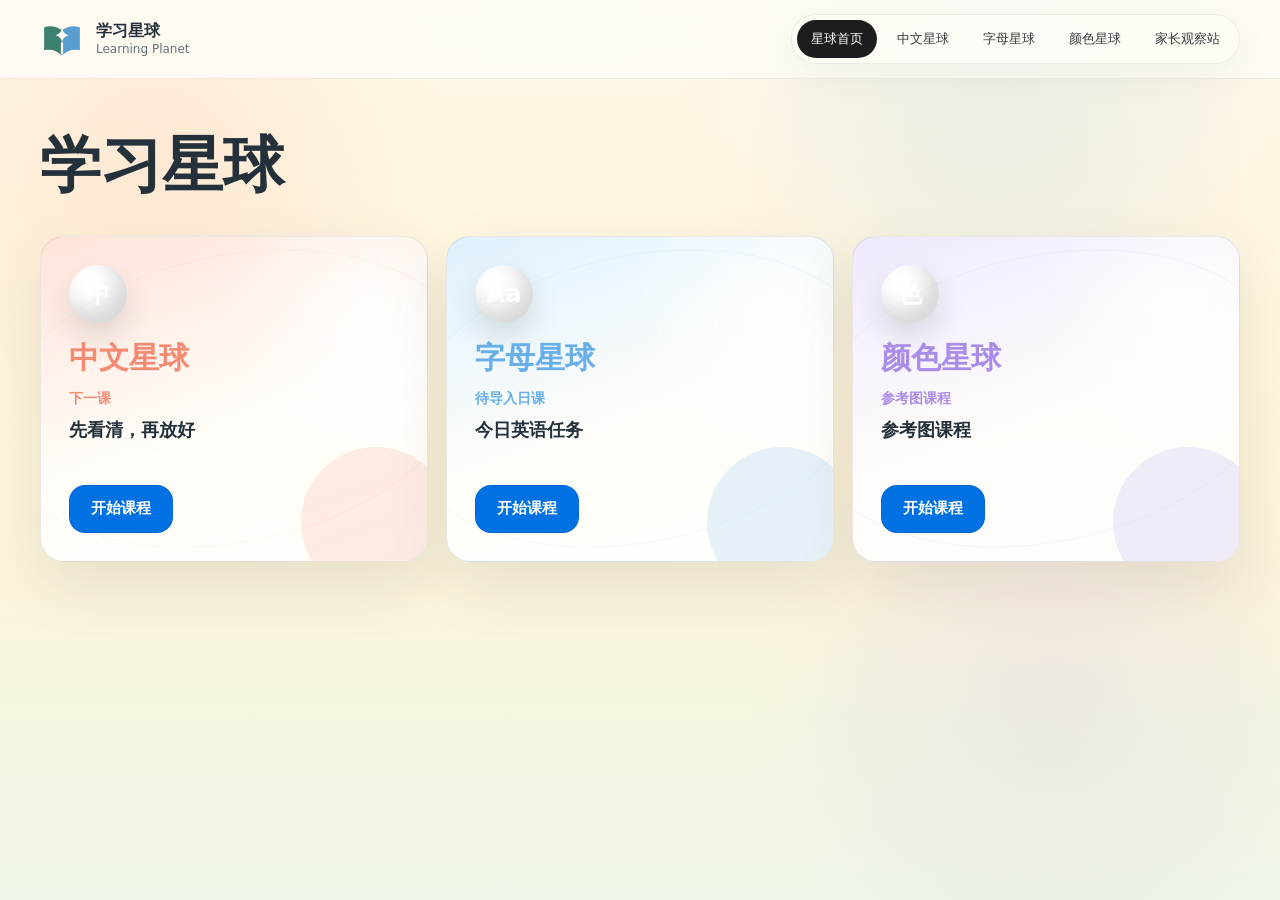
==== index.html @ acb2e373 "Release learning planet v3.9.8 Chinese Revision A" ====
<!doctype html>
<html lang="zh-CN">
  <head>
    <meta charset="UTF-8" />
    <meta name="viewport" content="width=device-width, initial-scale=1.0" />
    <meta name="helen-api-origin" content="https://helen-learning-planet-api.vercel.app" />
    <title>学习星球 Learning Planet</title>
    <link rel="stylesheet" href="./styles.css?v=v3.9.8" />
  </head>
  <body>
    <div class="ambient" aria-hidden="true"></div>

    <header class="topbar">
      <a class="brand" href="#daily" aria-label="学习星球 Learning Planet">
        <img class="brand-mark" src="./assets/brand/learning-planet-star-page.svg?v=v3.9.8" alt="" width="44" height="44" />
        <span>
          <strong>学习星球</strong>
          <em>Learning Planet</em>
        </span>
      </a>
      <nav class="nav" aria-label="主要导航">
        <a href="#daily" data-view="daily" class="active">星球首页</a>
        <a href="#chinese-planet" data-view="chinese-planet">中文星球</a>
        <a href="#english-planet" data-view="english-planet">字母星球</a>
        <a href="#art-planet" data-view="art-planet">颜色星球</a>
        <a href="#parent" data-view="parent">家长观察站</a>
      </nav>
    </header>

    <main>
      <section id="daily" class="view active">
        <div class="hero-shell">
          <div class="hero-copy">
            <h1 class="hero-title">学习星球</h1>
          </div>
        </div>

        <section id="planetOverview" class="planet-grid" aria-label="星球总览"></section>
      </section>

      <section id="chinese-planet" class="view planet-view planet-chinese">
        <div class="breadcrumb"><button class="route-back-button" data-route-back type="button" aria-label="返回学习星系">←</button></div>
        <div class="page-heading">
          <h1>中文星球</h1>
        </div>
        <div id="chinesePlanetSummary" class="planet-module-grid"></div>
      </section>

      <section id="english-planet" class="view planet-view planet-english">
        <div class="breadcrumb"><button class="route-back-button" data-route-back type="button" aria-label="返回学习星系">←</button></div>
        <div class="page-heading">
          <h1>字母星球</h1>
        </div>
        <div id="englishPlanetSummary" class="planet-module-grid"></div>
      </section>

      <section id="art-planet" class="view planet-view planet-art">
        <div class="breadcrumb"><button class="route-back-button" data-route-back type="button" aria-label="返回学习星系">←</button></div>
        <div class="page-heading">
          <h1>颜色星球</h1>
        </div>
        <div id="artPlanetSummary" class="planet-module-grid"></div>
      </section>

      <section id="learning-records" class="view">
        <div class="breadcrumb"><button class="route-back-button" data-route-back type="button" aria-label="返回字母星球">←</button></div>
        <div class="page-heading">
          <h1>学习记录</h1>
        </div>
        <div id="englishLearningRecords" class="surface student-summary-panel"></div>
      </section>

      <section id="color-work-choice" class="view">
        <div class="breadcrumb"><button class="route-back-button" data-route-back type="button" aria-label="返回颜色星球">←</button></div>
        <div class="page-heading">
          <h1>参考图课程</h1>
        </div>
        <div id="colorWorkChoiceContent" class="student-summary-panel"></div>
      </section>

      <section id="color-foundation" class="view">
        <div class="breadcrumb"><button class="route-back-button" data-route-back type="button" aria-label="返回颜色星球">←</button></div>
        <div class="page-heading">
          <h1>基础技能</h1>
        </div>
        <div id="colorFoundationContent" class="student-content-grid foundation-skill-grid"></div>
      </section>

      <section id="color-gallery" class="view">
        <div class="breadcrumb"><button class="route-back-button" data-route-back type="button" aria-label="返回颜色星球">←</button></div>
        <div class="page-heading">
          <h1>作品画廊</h1>
        </div>
        <div id="colorGalleryContent" class="student-content-grid"></div>
      </section>

      <section id="color-materials" class="view">
        <div class="breadcrumb"><button class="route-back-button" data-route-back type="button" aria-label="返回颜色星球">←</button></div>
        <div class="page-heading">
          <h1>材料准备</h1>
        </div>
        <div id="colorMaterialsContent" class="student-summary-panel"></div>
      </section>

      <section id="today-chinese" class="view">
        <div class="breadcrumb"><button class="route-back-button" data-route-back type="button" aria-label="返回中文星球">←</button></div>
        <section class="surface course-shell">
          <div id="chineseLessonHeader" class="course-header"></div>
          <div id="chineseLessonSections" class="course-section-list"></div>
        </section>
      </section>

      <section id="today-english" class="view">
        <div class="breadcrumb"><button class="route-back-button" data-route-back type="button" aria-label="返回字母星球">←</button></div>
        <section class="surface course-shell">
          <div id="englishLessonHeader" class="course-header"></div>
          <div id="englishListeningZone" class="course-listening-zone"></div>
          <div id="englishLessonSteps" class="course-section-list"></div>
        </section>
      </section>

      <section id="today-art" class="view">
        <div class="breadcrumb"><button class="route-back-button" data-route-back="color-work-choice" type="button" aria-label="返回参考图课程">←</button></div>
        <section class="surface course-shell">
          <div id="artLessonHeader" class="course-header"></div>
          <div id="artLessonSections" class="course-section-list"></div>
        </section>
      </section>

      <section id="characters" class="view">
        <div class="breadcrumb"><button class="route-back-button" data-route-back type="button" aria-label="返回中文星球">←</button></div>
        <div class="page-heading">
          <h1>识字练习</h1>
        </div>
        <div class="surface character-toolbar">
          <div>
            <strong id="characterSetTitle">识字内容</strong>
            <p id="characterSetMeta">最新内容 + 一年级字库</p>
          </div>
          <div class="character-nav-actions">
            <button id="firstCharactersBtn" class="button secondary" type="button">第一组</button>
            <button id="prevCharactersBtn" class="button secondary" type="button">上一组</button>
            <button id="refreshCharactersBtn" class="button primary" type="button">下一组</button>
          </div>
        </div>
        <div id="characterGrid" class="character-grid"></div>
      </section>

      <section id="english" class="view">
        <div class="breadcrumb"><button class="route-back-button" data-route-back type="button" aria-label="返回字母星球">←</button></div>
        <div class="page-heading">
          <h1>单词认读</h1>
        </div>

        <div class="surface english-toolbar">
          <div id="englishStats" class="english-stats"></div>
          <button id="englishSettingsBtn" class="button secondary parent-settings-button" type="button">家长设置</button>
        </div>

        <section class="surface english-recognition">
          <div class="character-toolbar english-group-toolbar">
            <div>
              <strong id="englishSetTitle">第 1 组</strong>
              <p id="englishSetMeta">每组 9 个词</p>
            </div>
            <div class="character-nav-actions">
              <button id="firstEnglishBtn" class="button secondary" type="button">第一组</button>
              <button id="prevEnglishBtn" class="button secondary" type="button">上一组</button>
              <button id="nextEnglishBtn" class="button primary" type="button">下一组</button>
            </div>
          </div>
          <div id="englishExamplePanel" class="english-example-panel shared-example-panel" hidden></div>
          <div id="englishWordGrid" class="english-word-grid"></div>
        </section>

        <section id="englishSettingsPanel" class="surface english-settings" hidden>
          <div class="section-title">
            <div>
              <p>英语设置 / English Settings</p>
              <h2>家长设置</h2>
            </div>
          </div>
          <div class="english-settings-grid">
            <label>
              练习范围 / Scope
              <select id="englishScopeSelect">
                <option value="learned_learning">已学 + 正在学 / Learned + Learning</option>
                <option value="all">全部词汇 / All Words</option>
              </select>
            </label>
            <label>
              发音口音 / Voice
              <select id="englishVoiceSelect">
                <option value="en-US">美式英语 / en-US</option>
                <option value="en-GB">英式英语 / en-GB</option>
              </select>
            </label>
            <label class="toggle-row">
              <input id="englishShowChineseToggle" type="checkbox" />
              显示查看中文按钮 / Show Chinese Button
            </label>
            <button id="englishResetBtn" class="button warning" type="button">重置英语记录</button>
          </div>
          <div id="englishTextbookStatus" class="textbook-status"></div>
          <div id="englishReviewLists" class="english-review-lists"></div>
        </section>
      </section>

      <section id="english-blocks" class="view">
        <div class="breadcrumb"><button class="route-back-button" data-route-back type="button" aria-label="返回字母星球">←</button></div>
        <div class="page-heading">
          <h1>积木英语</h1>
        </div>

        <section class="surface blocks-runner">
          <div class="section-title">
            <div>
              <p>句型</p>
              <label class="blocks-pattern-picker">
                <select id="blocksPatternSelect" aria-label="选择句型 Pattern"></select>
              </label>
              <p id="blocksPatternSubtitle" class="pattern-subtitle"></p>
            </div>
            <label class="blocks-source-filter">
              来源
              <select id="blocksSourceSelect"></select>
            </label>
          </div>
          <p id="blocksPatternExplanation" class="pattern-explanation"></p>
          <div id="blocksLocalExampleCard" class="pattern-example-card"></div>
          <div class="example-action-row">
            <div class="example-count-controls">
              <strong>AI例句数量</strong>
              <div id="blocksExampleCountChips" class="chip-group compact"></div>
            </div>
            <div class="actions blocks-actions">
              <button id="samePatternBtn" class="button secondary" type="button">AI例句</button>
              <button id="blocksShowSourceBtn" class="button secondary" type="button">原文例句</button>
            </div>
          </div>
        </section>

        <section class="surface blocks-runner ai-blocks-runner">
          <div class="section-title">
            <div>
              <p>AI练习题</p>
            </div>
          </div>
          <div class="ai-control-grid exercise-controls">
            <div>
              <strong>题量</strong>
              <div id="blocksCountChips" class="chip-group compact question-count-options"></div>
            </div>
            <div class="exercise-generation-actions">
              <button id="generateBlockExercisesBtn" class="button primary regenerate-all-button" type="button">AI出题</button>
            </div>
            <div class="exercise-tabs-wrap">
              <strong>题型</strong>
              <div id="blocksExerciseTypeChips" class="chip-group exercise-type-tabs"></div>
            </div>
          </div>
          <p class="ai-call-hint">五种题型会围绕同一个句型生成，切换题型不会重新调用模型</p>
          <div id="blocksAiExercisePanel"></div>
          <div id="blocksExerciseCard" class="blocks-exercise-card" hidden></div>
        </section>
      </section>

      <section id="wordbook" class="view">
        <div class="breadcrumb"><button class="route-back-button" data-route-back type="button" aria-label="返回中文星球">←</button></div>
        <div class="page-heading">
          <h1>生字本</h1>
        </div>
        <div id="wordbookList" class="wordbook-list"></div>
      </section>

      <section id="dictionary" class="view">
        <div class="breadcrumb"><button class="route-back-button" data-route-back type="button" aria-label="返回中文星球">←</button></div>
        <div class="page-heading">
          <h1>字典</h1>
        </div>
        <div class="surface dictionary-search">
          <input id="dictionarySearch" type="search" placeholder="输入一个汉字 / Search a character" />
        </div>
        <div id="dictionaryList" class="dictionary-list"></div>
      </section>

      <section id="parent" class="view">
        <div class="page-heading">
          <p>家长观察站 / Parent Observatory</p>
          <h1>家长观察站</h1>
        </div>
        <div class="parent-dashboard-grid">
          <article class="surface parent-import-card">
            <h2>导入课程</h2>
            <label class="sr-only" for="learningPackInput">课程 JSON</label>
            <textarea id="learningPackInput" class="pack-input compact-pack-input" rows="4" placeholder="粘贴完整课包" aria-describedby="packStatus"></textarea>
            <div class="actions">
              <button id="parsePackBtn" class="button primary" type="button">导入课程</button>
            </div>
            <p id="packStatus" class="status" role="status" aria-live="polite">导入失败时不会修改学习数据。</p>
          </article>
          <article class="surface">
            <h2>三科进度 / Progress</h2>
            <p class="muted">查看进度、记录观察、生成反馈。</p>
            <div id="parentProgressPanel" class="report-panel">正在读取课程进度</div>
          </article>
          <article class="surface">
            <h2>当前反馈 / Current Feedback</h2>
            <p class="muted">随时都可以生成，会自动汇总三颗星球的当前进度。</p>
            <button id="generateReportBtn" class="button primary" type="button">生成当前反馈</button>
            <button id="copyFeedbackBtn" class="button secondary" type="button" hidden>复制反馈</button>
            <button id="downloadFeedbackBtn" class="button secondary" type="button" hidden>下载完整反馈</button>
            <div id="reportPanel" class="report-panel">还没有生成反馈快照</div>
          </article>
          <article class="surface">
            <h2>最近学习记录 / Recent</h2>
            <div id="recordingLibraryPanel" class="report-panel">暂无录音</div>
          </article>
          <article class="surface">
            <h2>需关注事项 / Notes</h2>
            <div id="lexicalCheckPanel" class="report-panel">正在检查本地字库</div>
          </article>
          <article class="surface parent-advanced-card">
            <details>
              <summary>设置与备份</summary>
              <div id="learningPackApiStatus" class="report-panel">正在检查学习包接口</div>
            </details>
            <div id="legacyHomePanels" hidden aria-hidden="true">
              <button id="confirmPackBtn" type="button" disabled></button>
              <input id="learningPackFile" type="file" accept=".txt,.json,.zip,.hspack,text/plain,application/json,application/zip" />
              <button id="lastPracticeBtn" type="button"></button>
              <section id="todayDashboardPanel"><h2 id="todayDashboardTitle"></h2><div id="todayDashboardSummary"></div></section>
              <section id="packPreviewPanel"><h2 id="packPreviewTitle"></h2><div id="packPreviewContent"></div></section>
              <section id="packSuccessPanel"><h2 id="packSuccessTitle"></h2><div id="packSuccessSummary"></div></section>
              <section id="focusPanel"><h2 id="focusTitle"></h2><textarea id="focusItemsInput"></textarea><button id="confirmFocusBtn" type="button"></button><button id="toggleFocusBtn" type="button"></button><div id="focusChips"></div></section>
              <section id="reviewPanel"><button id="toggleReviewBtn" type="button"></button><div id="reviewList"></div><button id="approveBtn" type="button"></button><button id="regenerateBtn" type="button"></button></section>
              <section id="practiceRunner"><div id="questionCard"></div><button id="correctBtn" type="button"></button><button id="hesitatedBtn" type="button"></button><button id="wrongBtn" type="button"></button></section>
            </div>
          </article>
        </div>
      </section>
    </main>

    <script src="./data/learning-history/helen-recognition-history-v1.js?v=v3.9.8"></script>
    <script src="./data/learning-packs/builtin-learning-packs.js?v=v3.9.8"></script>
    <script src="./data/english-libraries/hello-school-32-lesson-library.js?v=v3.9.8"></script>
    <script src="./app.js?v=v3.9.8"></script>
  </body>
</html>
---- styles.css ----
:root {
  --font-body: -apple-system, BlinkMacSystemFont, "PingFang SC", "Hiragino Sans GB", "Microsoft YaHei", system-ui, sans-serif;
  --font-title: ui-rounded, "SF Pro Rounded", "Yuanti SC", "PingFang SC", -apple-system, BlinkMacSystemFont, sans-serif;
  --type-display: clamp(48px, 4.8vw, 64px);
  --type-page-title: clamp(40px, 4vw, 52px);
  --type-course-title: clamp(30px, 3vw, 44px);
  --type-section-title: clamp(22px, 1.8vw, 24px);
  --type-question: clamp(18px, 1.5vw, 20px);
  --type-body: 17px;
  --type-support: 14px;
  --weight-regular: 400;
  --weight-medium: 600;
  --weight-emphasis: 700;
  --weight-strong: 800;
  --text: #24313b;
  --muted: #62707a;
  --line: rgba(36, 49, 59, 0.12);
  --surface: rgba(255, 255, 255, 0.86);
  --surface-strong: rgba(255, 255, 255, 0.94);
  --blue: #0071e3;
  --blue-dark: #005bb5;
  --green: #2d9b67;
  --amber: #b86b00;
  --cream: #fff8e8;
  --cream-deep: #fff4d8;
  --leaf: #eef7e8;
  --planet-chinese: #f58a72;
  --planet-chinese-surface: #ffe3d9;
  --planet-english: #67aeeb;
  --planet-english-surface: #dff1ff;
  --planet-art: #a98bea;
  --planet-art-accent: #f2a7b8;
  --planet-art-surface: #f0e8ff;
  --planet-parent: #76b7a5;
  --planet-parent-surface: #e1f3ec;
  --coral: var(--planet-chinese);
  --sky: var(--planet-english);
  --peach: var(--planet-art);
  --radius-sm: 14px;
  --radius-md: 18px;
  --radius-lg: 24px;
  --radius-xl: 30px;
  --space-1: 4px;
  --space-2: 8px;
  --space-3: 12px;
  --space-4: 16px;
  --space-5: 20px;
  --space-6: 24px;
  --space-8: 32px;
  --space-10: 40px;
  --space-12: 48px;
  --page-gutter: 40px;
  --panel-padding: 28px;
  --card-padding: 24px;
  --inner-card-padding: 18px;
  --content-reading: 960px;
  --content-prose: 840px;
  --shadow: 0 18px 46px rgba(36, 49, 59, 0.08);
  --shadow-soft: 0 18px 44px rgba(36, 49, 59, 0.09);
  --shadow-orbit: 0 24px 60px rgba(36, 49, 59, 0.1);
  --radius: var(--radius-lg);
  font-family: var(--font-body);
}

* {
  box-sizing: border-box;
}

html {
  scroll-behavior: smooth;
}

body {
  min-height: 100vh;
  margin: 0;
  color: var(--text);
  background: linear-gradient(135deg, var(--cream) 0%, var(--cream-deep) 44%, var(--leaf) 100%);
  letter-spacing: 0;
  overflow-x: hidden;
}

button,
input,
textarea {
  font: inherit;
}

button {
  cursor: pointer;
}

.ambient {
  position: fixed;
  inset: 0;
  z-index: -2;
  overflow: hidden;
  background:
    radial-gradient(circle at 12% 18%, rgba(245, 138, 114, 0.13) 0, rgba(245, 138, 114, 0) 22%),
    radial-gradient(circle at 78% 12%, rgba(103, 174, 235, 0.12) 0, rgba(103, 174, 235, 0) 25%),
    radial-gradient(circle at 82% 78%, rgba(169, 139, 234, 0.12) 0, rgba(169, 139, 234, 0) 24%),
    linear-gradient(180deg, var(--cream) 0%, var(--cream-deep) 54%, var(--leaf) 100%);
}

.topbar {
  position: sticky;
  top: 0;
  z-index: 20;
  display: flex;
  align-items: center;
  justify-content: space-between;
  gap: 24px;
  min-height: 70px;
  padding: 14px var(--page-gutter);
  background: rgba(255, 253, 247, 0.76);
  border-bottom: 1px solid rgba(0, 0, 0, 0.06);
  backdrop-filter: blur(24px);
}

.brand {
  display: inline-flex;
  align-items: center;
  gap: 12px;
  color: var(--text);
  text-decoration: none;
  min-width: 176px;
}

.brand-mark {
  display: block;
  flex: 0 0 auto;
  width: 44px;
  height: 44px;
}

.brand strong,
.brand em {
  display: block;
  font-style: normal;
  line-height: 1.05;
}

.brand strong,
.hero-copy h1,
.page-heading h1,
.section-title h2,
.planet-card h2,
.planet-module-card h2,
.course-topline h2,
.course-card-head h3 {
  font-family: var(--font-title);
}

.brand em {
  margin-top: 3px;
  color: var(--muted);
  font-size: 12px;
}

.nav {
  display: flex;
  gap: 6px;
  padding: 5px;
  border: 1px solid rgba(0, 0, 0, 0.07);
  border-radius: 999px;
  background: rgba(255, 253, 247, 0.7);
  box-shadow: 0 12px 40px rgba(0, 0, 0, 0.05);
}

.nav a {
  display: inline-flex;
  align-items: center;
  gap: 5px;
  min-height: 38px;
  padding: 0 14px;
  border-radius: 999px;
  color: #3a3a3c;
  text-decoration: none;
  font-size: 13px;
  white-space: nowrap;
}

.nav a.active {
  color: #fff;
  background: #1d1d1f;
}

main {
  width: min(1240px, calc(100vw - var(--page-gutter) - var(--page-gutter)));
  margin: 0 auto;
  padding: clamp(22px, 3.4vw, 46px) 0 52px;
}

.view {
  display: none;
}

.view.active {
  display: block;
}

#daily.view.active {
  display: grid;
  gap: var(--space-6);
}

.hero-shell {
  min-height: 0;
  display: block;
}

.hero-copy h1,
.page-heading h1 {
  max-width: 760px;
  margin: 0;
  letter-spacing: 0;
}

.hero-copy h1 {
  font-size: var(--type-display);
  line-height: 1.04;
}

#daily .hero-copy {
  padding: 10px 0 2px;
}

#daily .lede {
  margin-top: 12px;
}

.legacy-home-panels[hidden] {
  display: none !important;
}

.page-heading h1 {
  font-size: var(--type-page-title);
  line-height: 1.08;
}

.hero-title span {
  display: block;
  margin-top: 8px;
  color: #86868b;
  font-size: var(--type-course-title);
  font-weight: 650;
  line-height: 1.08;
}

.eyebrow,
.page-heading p,
.section-title p {
  margin: 0 0 12px;
  color: var(--blue);
  font-size: var(--type-support);
  font-weight: var(--weight-emphasis);
  line-height: 1.45;
}

.lede {
  max-width: 620px;
  margin: 18px 0 0;
  color: #4d4d50;
  font-size: clamp(17px, 1.9vw, 22px);
  line-height: 1.5;
}

.surface {
  padding: var(--panel-padding);
  border: 1px solid rgba(0, 0, 0, 0.06);
  border-radius: var(--radius);
  background: rgba(255, 255, 255, 0.82);
  box-shadow: 0 18px 55px rgba(0, 0, 0, 0.07);
  backdrop-filter: blur(28px);
}

.link-panel,
.practice-runner,
.dictionary-search,
.settings-grid .surface,
.split-grid .surface {
  padding: var(--panel-padding);
}

label {
  display: block;
  margin-bottom: 10px;
  color: #444;
  font-size: 14px;
  font-weight: 700;
}

.input-row {
  display: grid;
  grid-template-columns: minmax(0, 1fr) auto;
  gap: 10px;
}

input,
textarea {
  width: 100%;
  border: 1px solid var(--line);
  border-radius: 18px;
  color: var(--text);
  background: rgba(255, 255, 255, 0.86);
  outline: none;
  transition: border-color 180ms ease, box-shadow 180ms ease, background 180ms ease;
}

input {
  min-height: 54px;
  padding: 0 18px;
}

textarea {
  resize: vertical;
  padding: 18px;
  line-height: 1.6;
}

.parent-import-card .compact-pack-input {
  min-height: 140px;
  max-height: 180px;
  overflow: auto;
}

.simple-pack-panel .actions {
  display: grid;
  grid-template-columns: 1fr;
}

input:focus,
textarea:focus {
  border-color: rgba(0, 113, 227, 0.55);
  box-shadow: 0 0 0 4px rgba(0, 113, 227, 0.14);
  background: #fff;
}

.actions {
  display: flex;
  flex-wrap: wrap;
  gap: 10px;
  margin-top: 14px;
}

.actions.compact {
  margin-top: 22px;
}

.button {
  min-height: 50px;
  border: 0;
  border-radius: 999px;
  padding: 9px 22px;
  color: var(--text);
  background: rgba(255, 255, 255, 0.86);
  box-shadow: inset 0 0 0 1px rgba(0, 0, 0, 0.08);
  font-size: 15px;
  font-weight: 700;
  line-height: 1.12;
  transition: transform 180ms ease, box-shadow 180ms ease, background 180ms ease;
}

.button:active {
  transform: scale(0.98);
}

.button:hover {
  transform: translateY(-1px);
  box-shadow: 0 12px 28px rgba(0, 0, 0, 0.1), inset 0 0 0 1px rgba(0, 0, 0, 0.08);
}

.button span {
  display: inline-block;
  margin-top: 3px;
  font-size: 12px;
  font-weight: 600;
  opacity: 0.74;
}

.button.primary {
  color: #fff;
  background: linear-gradient(180deg, var(--blue) 0%, var(--blue-dark) 100%);
}

.button.secondary {
  background: rgba(255, 255, 255, 0.92);
}

.button.ghost {
  color: #444;
  background: transparent;
}

.button.success {
  color: #fff;
  background: linear-gradient(180deg, #34a46f 0%, #218553 100%);
}

.button.warning {
  color: #fff;
  background: linear-gradient(180deg, #d68b22 0%, #a96000 100%);
}

.button:disabled {
  cursor: not-allowed;
  opacity: 0.42;
  transform: none;
}

.prompt-row {
  display: block;
  width: 100%;
}

.prompt-text {
  min-width: 0;
}

.prompt-text h3,
.prompt-text p,
.prompt-text strong {
  display: inline;
  margin: 0;
}

.read-aloud-icon {
  width: 28px;
  height: 28px;
  display: inline-flex;
  align-items: center;
  justify-content: center;
  margin-left: 0.25em;
  vertical-align: -0.22em;
  border: 0;
  border-radius: 0;
  background: transparent;
  box-shadow: none;
  color: #7a8790;
  cursor: pointer;
}

.read-aloud-icon svg {
  width: 18px;
  height: 18px;
  fill: none;
  stroke: currentColor;
  stroke-width: 1.75;
  stroke-linecap: round;
  stroke-linejoin: round;
}

.read-aloud-icon:hover,
.read-aloud-icon:focus-visible {
  color: #24313b;
  outline: 2px solid rgba(103, 174, 235, 0.34);
  outline-offset: 2px;
}

.read-aloud-icon.is-playing {
  color: #1d6fc2;
}

.read-aloud-icon[data-error="true"] {
  color: #a96000;
}

.recording-consent {
  grid-column: 1 / -1;
  padding: 14px;
  border: 1px solid rgba(245, 138, 114, 0.22);
  border-radius: var(--radius-md);
  background: rgba(255, 227, 217, 0.4);
}

.recording-consent p {
  margin: 6px 0 0;
  color: var(--muted);
}

.recording-card {
  margin-top: 14px;
  padding: 16px;
  border: 1px solid rgba(245, 138, 114, 0.26);
  border-radius: var(--radius-lg);
  background: rgba(255, 248, 232, 0.68);
}

.recording-card-head {
  display: flex;
  gap: 12px;
  align-items: center;
}

.recording-dot {
  width: 18px;
  height: 18px;
  flex: 0 0 auto;
  border-radius: 50%;
  background: #d6453d;
  box-shadow: 0 0 0 6px rgba(214, 69, 61, 0.12);
}

.recording-card-head p,
.recording-status,
.recording-clips {
  margin: 6px 0 0;
  color: var(--muted);
  line-height: 1.45;
}

.recording-status {
  min-height: 30px;
  display: inline-flex;
  align-items: center;
  margin-top: 12px;
  padding: 6px 10px;
  border-radius: 999px;
  background: rgba(255, 255, 255, 0.72);
  font-weight: 800;
}

.recording-clips,
.recording-library {
  display: grid;
  gap: 10px;
}

.recording-clips span,
.recording-library-item {
  padding: 10px 12px;
  border-radius: var(--radius-sm);
  background: rgba(255, 255, 255, 0.72);
  box-shadow: inset 0 0 0 1px rgba(36, 49, 59, 0.08);
}

.recording-library-item p {
  margin: 6px 0 0;
  color: var(--muted);
}

.status,
.muted {
  color: var(--muted);
  line-height: 1.55;
}

.status {
  min-height: 24px;
  margin: 16px 0 0;
  font-size: 14px;
}

.locked-engine {
  margin-top: 18px;
  border-radius: 18px;
  padding: 16px 18px;
  color: #1d1d1f;
  background: rgba(255, 255, 255, 0.78);
  box-shadow: inset 0 0 0 1px rgba(0, 0, 0, 0.06);
  font-size: 17px;
  font-weight: 700;
}

.setup-page {
  display: grid;
  min-height: 100vh;
  place-items: center;
  padding: 24px;
}

.setup-panel {
  width: min(560px, 100%);
}

.setup-panel h1 {
  margin: 8px 0 10px;
  font-size: clamp(42px, 8vw, 76px);
  letter-spacing: 0;
}

.setup-panel label {
  display: block;
  margin-top: 26px;
  color: #1d1d1f;
  font-weight: 700;
}

.split-grid,
.settings-grid {
  display: grid;
  grid-template-columns: repeat(2, minmax(0, 1fr));
  gap: 18px;
  margin-top: 18px;
}

.section-title h2,
.settings-grid h2 {
  min-width: 0;
  margin: 0;
  font-size: var(--type-section-title);
  line-height: 1.3;
  overflow-wrap: anywhere;
  word-break: normal;
  text-wrap: balance;
}

.section-title {
  display: flex;
  align-items: flex-start;
  justify-content: space-between;
  gap: 14px;
}

.section-title > div {
  min-width: 0;
  max-width: 100%;
}

.compact-button {
  min-height: 38px;
  padding: 7px 14px;
  font-size: 13px;
}

.answer-panel.answer-hidden .answer-content {
  display: none;
}

.answer-panel.answer-hidden {
  min-height: 118px;
}

.chips {
  display: flex;
  flex-wrap: wrap;
  gap: 10px;
  margin-top: 22px;
}

.chips span {
  border-radius: 999px;
  padding: 9px 13px;
  color: #333;
  background: rgba(255, 255, 255, 0.84);
  box-shadow: inset 0 0 0 1px rgba(0, 0, 0, 0.06);
  font-size: 14px;
}

.focus-edit {
  display: grid;
  grid-template-columns: minmax(0, 1fr) auto;
  align-items: start;
  gap: 10px;
  margin-top: 18px;
}

.focus-edit textarea {
  min-height: 190px;
}

.review-list {
  display: grid;
  gap: 10px;
  margin-top: 20px;
}

.review-list.empty {
  color: var(--muted);
}

.review-item {
  padding: 14px;
  border-radius: 18px;
  background: rgba(255, 255, 255, 0.78);
}

.review-item strong {
  display: block;
  margin-bottom: 4px;
}

.review-prompt {
  margin-top: 8px;
  color: #3a3a3c;
  line-height: 1.55;
}

.review-targets {
  display: flex;
  flex-wrap: wrap;
  gap: 9px;
  margin-top: 14px;
}

.learning-pack-panel {
  align-self: stretch;
}

.pack-help,
.pack-muted {
  margin: 0 0 14px;
  color: var(--muted);
  font-size: 14px;
  line-height: 1.55;
}

.course-pack-load-status {
  margin-bottom: 12px;
}

.pack-load-notice {
  border-radius: 8px;
  padding: 10px 12px;
  display: grid;
  gap: 4px;
  font-size: 0.9rem;
  border: 1px solid rgba(122, 135, 144, 0.25);
  background: rgba(255, 255, 255, 0.72);
  color: var(--muted);
}

.pack-load-notice strong {
  color: var(--ink);
}

.pack-load-notice.error {
  border-color: rgba(180, 35, 24, 0.35);
  background: rgba(255, 244, 242, 0.94);
  color: #8a1f16;
}

.pack-load-notice.error small {
  color: #6f2d25;
}

.pack-input {
  min-height: 220px;
  resize: vertical;
}

.pack-file-row {
  grid-template-columns: minmax(0, 1fr) auto auto;
  align-items: center;
  margin-top: 12px;
}

.file-input {
  min-height: 48px;
  padding: 12px;
  font-size: 14px;
}

.pack-preview,
.pack-success {
  padding: clamp(18px, 2.5vw, 28px);
}

.pack-preview-content,
.pack-success-summary {
  display: grid;
  gap: 16px;
  margin-top: 18px;
}

.pack-overview-grid {
  display: grid;
  grid-template-columns: repeat(3, minmax(0, 1fr));
  gap: 12px;
}

.pack-overview-grid > div {
  min-height: 86px;
  padding: 14px;
  border-radius: 18px;
  background: rgba(245, 245, 247, 0.86);
}

.pack-overview-grid strong {
  display: block;
  margin-bottom: 8px;
  color: #6e6e73;
  font-size: 13px;
}

.pack-overview-grid span {
  color: #1d1d1f;
  font-size: 18px;
  font-weight: 700;
  line-height: 1.35;
}

.pack-preview-sentence {
  padding: 16px;
  border-radius: 18px;
  background: rgba(0, 113, 227, 0.08);
}

.pack-preview-sentence strong,
.pack-preview-group h3 {
  display: block;
  margin: 0 0 8px;
  color: #1d1d1f;
  font-size: 15px;
}

.pack-preview-sentence p {
  margin: 0;
  color: #333;
  font-size: 18px;
  line-height: 1.5;
}

.pack-preview-group {
  padding: 16px;
  border-radius: 18px;
  background: rgba(255, 255, 255, 0.76);
  box-shadow: inset 0 0 0 1px rgba(0, 0, 0, 0.06);
}

.pack-preview-group .chips {
  margin-top: 0;
}

.pack-chip {
  max-width: 100%;
  overflow-wrap: anywhere;
}

.pack-warning,
.pack-error {
  padding: 14px 16px;
  border-radius: 16px;
  background: rgba(255, 204, 0, 0.14);
  color: #5b4300;
  line-height: 1.55;
}

.pack-error {
  background: rgba(255, 59, 48, 0.12);
  color: #7a1d18;
}

.pack-next-actions {
  display: grid;
  grid-template-columns: repeat(4, minmax(150px, 1fr));
  gap: 12px;
  margin-top: 18px;
}

.planet-grid {
  display: grid;
  grid-template-columns: repeat(3, minmax(0, 1fr));
  gap: 18px;
  margin: 14px 0 24px;
}

.planet-card {
  position: relative;
  min-height: 300px;
  display: flex;
  flex-direction: column;
  padding: 28px;
  overflow: hidden;
  border: 1px solid rgba(36, 49, 59, 0.1);
  border-radius: 24px;
  background:
    radial-gradient(circle at 86% 20%, rgba(255, 255, 255, 0.52), rgba(255, 255, 255, 0) 34%),
    var(--surface);
  box-shadow: var(--shadow-orbit);
}

.planet-card::after {
  content: "";
  position: absolute;
  inset: auto -24px -36px auto;
  width: 150px;
  height: 150px;
  border-radius: 50%;
  opacity: 0.16;
  background: currentColor;
}

.planet-card::before {
  content: "";
  position: absolute;
  inset: 18px;
  border: 1px solid currentColor;
  border-radius: 50%;
  opacity: 0.08;
  transform: rotate(-12deg) scaleX(1.38);
  pointer-events: none;
}

.planet-card p,
.planet-card h2,
.planet-card h3,
.planet-card .planet-card-progress,
.planet-card button {
  position: relative;
  z-index: 1;
}

.planet-card h2 {
  min-width: 0;
  margin: 0;
  font-size: 30px;
  line-height: 1.12;
  overflow-wrap: anywhere;
  white-space: normal;
  word-break: normal;
  text-wrap: balance;
}

.planet-orb {
  width: 58px;
  height: 58px;
  display: grid;
  place-items: center;
  margin-bottom: 18px;
  border-radius: 50%;
  color: #fff;
  background: currentColor;
  font-size: 24px;
  font-weight: 800;
  box-shadow: inset -10px -12px 22px rgba(0, 0, 0, 0.16), 0 14px 30px rgba(0, 0, 0, 0.12);
}

.planet-card-status {
  width: fit-content;
  margin: 14px 0 8px;
  color: currentColor;
  font-size: 14px;
  font-weight: var(--weight-emphasis);
  line-height: 1.4;
}

.planet-card-course {
  min-width: 0;
  min-height: 50px;
  display: -webkit-box;
  margin: 0 0 18px;
  color: var(--text);
  font-family: var(--font-body);
  font-size: 18px;
  font-weight: var(--weight-medium);
  line-height: 1.4;
  overflow: hidden;
  overflow-wrap: anywhere;
  -webkit-box-orient: vertical;
  -webkit-line-clamp: 2;
}

.planet-card-progress {
  display: grid;
  grid-template-columns: minmax(0, 1fr) auto;
  align-items: center;
  gap: 10px;
  margin: 0 0 18px;
}

.planet-card-progress-track {
  height: 7px;
  overflow: hidden;
  border-radius: 999px;
  background: rgba(36, 49, 59, 0.12);
}

.planet-card-progress-track span {
  display: block;
  height: 100%;
  border-radius: inherit;
  background: currentColor;
}

.planet-card-progress strong {
  color: var(--text);
  font-size: 13px;
  font-weight: var(--weight-emphasis);
}

.planet-card-action {
  min-height: 48px;
  align-self: flex-start;
  margin-top: auto;
}

.planet-chinese {
  color: var(--planet-chinese);
}

.planet-card.planet-chinese {
  background:
    radial-gradient(circle at 84% 22%, rgba(255, 255, 255, 0.65), rgba(255, 255, 255, 0) 34%),
    linear-gradient(160deg, var(--planet-chinese-surface), rgba(255, 255, 255, 0.84) 56%, var(--surface));
}

.planet-english {
  color: var(--planet-english);
}

.planet-card.planet-english {
  background:
    radial-gradient(circle at 84% 22%, rgba(255, 255, 255, 0.65), rgba(255, 255, 255, 0) 34%),
    linear-gradient(160deg, var(--planet-english-surface), rgba(255, 255, 255, 0.84) 56%, var(--surface));
}

.planet-art {
  color: var(--planet-art);
}

.planet-card.planet-art {
  background:
    radial-gradient(circle at 84% 22%, rgba(255, 255, 255, 0.65), rgba(255, 255, 255, 0) 34%),
    linear-gradient(160deg, var(--planet-art-surface), rgba(255, 255, 255, 0.84) 56%, var(--surface));
}

.planet-parent {
  color: var(--planet-parent);
}

.planet-card.planet-parent {
  background:
    radial-gradient(circle at 84% 22%, rgba(255, 255, 255, 0.65), rgba(255, 255, 255, 0) 34%),
    linear-gradient(160deg, var(--planet-parent-surface), rgba(255, 255, 255, 0.86) 60%, var(--surface));
}

.parent-console-card {
  min-height: 220px;
  opacity: 0.96;
}

.nav a {
  white-space: nowrap;
  word-break: keep-all;
}

.parent-console-card h2 {
  max-width: 100%;
  white-space: normal;
  word-break: normal;
  text-wrap: balance;
}

.parent-dashboard-grid {
  display: grid;
  gap: var(--space-6);
}

.parent-dashboard-grid > .surface {
  min-width: 0;
  padding: var(--panel-padding);
}

.parent-advanced-card {
  opacity: 0.88;
}

.parent-progress-date {
  margin-bottom: 10px;
  font-weight: var(--weight-emphasis);
}

.parent-progress-line {
  display: grid;
  grid-template-columns: minmax(78px, auto) minmax(70px, auto) minmax(0, 1fr);
  gap: 10px;
  align-items: center;
  padding: 10px 0;
  border-bottom: 1px solid var(--line);
}

.parent-progress-line:last-child {
  border-bottom: 0;
}

.parent-progress-line em {
  color: var(--muted);
  font-style: normal;
}

.date-switcher {
  grid-column: 1 / -1;
  display: flex;
  flex-wrap: wrap;
  gap: 10px;
  align-items: center;
  margin-bottom: 16px;
}

.english-lesson-switcher {
  max-width: 100%;
}

.english-lesson-select-label {
  display: inline-grid;
  grid-template-columns: auto minmax(0, 1fr);
  flex: 1 1 360px;
  min-width: 0;
  max-width: 100%;
  min-height: 48px;
  margin: 0;
  gap: 8px;
  align-items: center;
  align-self: center;
  color: var(--muted);
  font-weight: var(--weight-emphasis);
}

.course-pack-select-label {
  display: inline-grid;
  grid-template-columns: auto minmax(160px, 280px);
  gap: 8px;
  align-items: center;
  align-self: center;
  min-height: 48px;
  margin: 0;
  color: var(--muted);
  font-weight: var(--weight-emphasis);
}

.date-switcher > .compact-button {
  min-height: 48px;
}

.course-pack-select-label select,
.english-lesson-select-label select {
  width: 100%;
  min-width: 0;
  max-width: 100%;
  height: 48px;
  padding: 0 40px 0 14px;
  border: 1px solid var(--line);
  border-radius: 14px;
  background: rgba(255, 255, 255, 0.84);
  color: var(--text);
  font: inherit;
}

.course-session-start {
  display: flex;
  flex-wrap: wrap;
  gap: 12px;
  align-items: center;
}

.course-session-start strong {
  color: var(--blue);
  font-variant-numeric: tabular-nums;
}

.course-recording-status {
  display: inline-flex;
  min-height: 36px;
  align-items: center;
  padding: 0 12px;
  border-radius: 999px;
  background: rgba(179, 38, 30, 0.08);
  color: #8b1d18;
  font-weight: var(--weight-emphasis);
}

.course-toolbar {
  position: relative;
  height: 52px;
  display: inline-flex;
  align-items: center;
  gap: 4px;
  width: fit-content;
  max-width: 100%;
  padding: 4px;
  border: 1px solid rgba(36, 49, 59, 0.1);
  border-radius: 16px;
  background: rgba(255, 255, 255, 0.92);
  box-shadow: 0 10px 26px rgba(36, 49, 59, 0.08);
}

.course-toolbar button {
  width: 44px;
  min-width: 44px;
  height: 44px;
  display: inline-grid;
  place-items: center;
  flex: 0 0 44px;
  margin: 0 !important;
  padding: 0;
  border: 0;
  border-radius: 11px;
  color: var(--text);
  background: transparent;
  box-shadow: none;
  line-height: 1;
}

.course-toolbar button:hover:not(:disabled),
.course-toolbar button:focus-visible {
  background: rgba(36, 49, 59, 0.07);
}

.course-toolbar button:focus-visible {
  outline: 3px solid rgba(0, 113, 227, 0.48);
  outline-offset: 2px;
}

.course-toolbar button:disabled {
  cursor: default;
  opacity: 0.42;
}

.course-toolbar-time {
  width: 72px !important;
  min-width: 72px !important;
  flex: 0 0 72px !important;
  padding: 0;
  font-family: ui-monospace, SFMono-Regular, Menlo, Consolas, monospace;
  font-size: 14px;
  font-weight: var(--weight-emphasis);
  font-variant-numeric: tabular-nums;
  white-space: nowrap;
}

.course-toolbar-time:disabled {
  color: var(--text);
  opacity: 1 !important;
}

.course-toolbar-icon {
  font-size: 0;
  font-weight: var(--weight-emphasis);
}

.course-toolbar-pause span {
  display: block;
  margin: 0 !important;
}

.course-toolbar-pause.shows-pause span {
  width: 12px;
  height: 16px;
  background: linear-gradient(90deg, currentColor 0 3px, transparent 3px 9px, currentColor 9px 12px);
}

.course-toolbar-pause.shows-resume span {
  width: 0;
  height: 0;
  border-top: 8px solid transparent;
  border-bottom: 8px solid transparent;
  border-left: 12px solid currentColor;
  transform: translateX(1px);
}

.course-toolbar-reset span {
  display: block;
  margin: 0 !important;
  padding: 0;
  font-size: 23px;
  font-weight: var(--weight-regular);
  line-height: 1;
  transform: translateY(-0.5px);
}

.course-toolbar-record {
  position: relative;
}

.course-toolbar-record::before {
  position: absolute;
  top: 50%;
  left: 50%;
  width: 12px;
  height: 12px;
  display: block;
  margin: 0;
  border-radius: 50%;
  background: #e5484d;
  transform: translate(-50%, -50%);
  content: "";
}

.course-toolbar-record.is-requesting::before {
  background: #9aa3aa;
}

.course-toolbar-record.is-recording::before {
  width: 16px;
  height: 16px;
  border: 3px solid #fff;
  background: #d91f2b;
  box-shadow: 0 0 0 2px #d91f2b;
}

.course-toolbar-record.is-saved::before {
  display: none;
}

.course-toolbar-record span {
  position: absolute;
  inset: 0;
  display: grid;
  place-items: center;
  margin: 0 !important;
  color: #257a51;
  font-size: 20px;
  font-weight: var(--weight-strong);
  line-height: 1;
}

.course-toolbar-error {
  position: absolute;
  right: 4px;
  bottom: calc(100% + 6px);
  padding: 6px 8px;
  border-radius: 8px;
  color: #a5262c;
  background: rgba(255, 255, 255, 0.96);
  box-shadow: 0 6px 18px rgba(36, 49, 59, 0.12);
  font-size: 13px;
  font-weight: var(--weight-emphasis);
  white-space: nowrap;
}

.course-toolbar-error[hidden] {
  display: none;
}

.sr-only {
  position: absolute !important;
  width: 1px !important;
  height: 1px !important;
  padding: 0 !important;
  margin: -1px !important;
  overflow: hidden !important;
  clip: rect(0, 0, 0, 0) !important;
  white-space: nowrap !important;
  border: 0 !important;
}

.course-floating-timer {
  position: fixed;
  right: max(18px, env(safe-area-inset-right));
  bottom: max(18px, env(safe-area-inset-bottom));
  z-index: 80;
  max-width: calc(100vw - 32px);
  box-shadow: 0 12px 28px rgba(36, 49, 59, 0.12);
  backdrop-filter: blur(16px);
}

.course-floating-timer[hidden] {
  display: none;
}

#today-chinese,
#today-english,
#today-art {
  padding-bottom: 92px;
}

@media (min-width: 621px) and (max-width: 1024px) {
  .course-floating-timer {
    right: auto;
    left: 50%;
    bottom: max(16px, env(safe-area-inset-bottom));
    transform: translateX(-50%);
  }
}

@media (max-width: 620px) {
  .course-floating-timer {
    right: max(12px, env(safe-area-inset-right));
    bottom: max(12px, env(safe-area-inset-bottom));
    left: max(12px, env(safe-area-inset-left));
    width: auto;
    max-width: none;
    justify-content: center;
  }
}

.app-stage-list {
  display: grid;
  gap: 10px;
  margin: 14px 0;
  padding-left: 24px;
}

.app-stage-list li {
  padding: 10px 0;
  border-bottom: 1px solid var(--line);
}

.app-stage-list span {
  display: block;
  color: var(--muted);
  margin-top: 4px;
}

.planet-module-grid {
  display: grid;
  grid-template-columns: repeat(4, minmax(0, 1fr));
  gap: 16px;
}

.planet-module-grid::before {
  content: none;
}

.planet-module-card {
  min-width: 0;
  min-height: 150px;
  display: grid;
  grid-template-columns: minmax(0, 1fr) auto;
  grid-template-rows: auto 1fr;
  gap: 10px 14px;
  align-items: start;
  padding: 24px;
  border-radius: var(--radius-lg);
  color: var(--text);
  text-decoration: none;
  box-shadow: var(--shadow-soft);
  transition: transform 160ms ease, box-shadow 160ms ease, border-color 160ms ease;
}

.planet-module-card:hover {
  transform: translateY(-2px);
  box-shadow: var(--shadow-orbit);
}

.planet-module-card:focus-visible {
  outline: 3px solid rgba(0, 113, 227, 0.34);
  outline-offset: 3px;
}

.planet-module-card h2 {
  min-width: 0;
  margin: 0;
  font-size: 24px;
  line-height: 1.2;
  overflow-wrap: anywhere;
  word-break: normal;
  text-wrap: balance;
}

.planet-module-meta {
  align-self: end;
  color: var(--muted);
  font-size: 15px;
  font-weight: var(--weight-emphasis);
}

.planet-module-arrow {
  grid-column: 2;
  grid-row: 1 / -1;
  align-self: center;
  color: currentColor;
  font-size: 28px;
  line-height: 1;
}

.student-summary-panel {
  padding: var(--panel-padding);
}

.student-metric-grid,
.student-content-grid {
  display: grid;
  grid-template-columns: repeat(4, minmax(0, 1fr));
  gap: 16px;
}

.foundation-skill-grid {
  grid-template-columns: repeat(3, minmax(0, 1fr));
}

.student-metric-grid > div,
.foundation-skill-card,
.gallery-record-card,
.empty-student-page {
  min-width: 0;
  padding: 20px;
  border-radius: 20px;
}

.gallery-record-card {
  display: grid;
  align-content: start;
  gap: 12px;
}

.gallery-record-card > span {
  width: fit-content;
  color: var(--muted);
  font-size: 14px;
  font-weight: var(--weight-emphasis);
}

#colorGalleryContent > .empty-student-page {
  width: min(100%, 360px);
  grid-column: 1 / -1;
  justify-self: center;
  display: grid;
  justify-items: start;
  gap: 14px;
}

.student-metric-grid > div {
  display: grid;
  gap: 6px;
  background: rgba(255, 255, 255, 0.72);
}

.student-metric-grid strong {
  font-size: 30px;
}

.student-current-item {
  display: grid;
  gap: 8px;
  margin-top: 20px;
}

.current-work-card,
.materials-summary-card {
  padding: var(--panel-padding);
}

.current-work-card {
  display: grid;
  justify-items: start;
  gap: 14px;
}

.color-choice-grid {
  display: grid;
  grid-template-columns: repeat(5, minmax(0, 1fr));
  gap: 14px;
}

.color-loading-skeleton {
  pointer-events: none;
  user-select: none;
}

.color-skeleton-card {
  overflow: hidden;
}

.color-skeleton-line,
.color-skeleton-image,
.color-skeleton-action,
.color-skeleton-toolbar,
.color-skeleton-material,
.color-skeleton-course-image,
.color-skeleton-step-rail span {
  display: block;
  border-radius: 10px;
  background: rgba(36, 49, 59, 0.065);
}

.color-skeleton-line {
  width: 58%;
  height: 16px;
}

.color-skeleton-line.is-short {
  width: 34%;
}

.color-skeleton-line.is-medium {
  width: 58%;
}

.color-skeleton-line.is-long {
  width: 86%;
}

.color-skeleton-image,
.color-skeleton-course-image {
  width: 100%;
  aspect-ratio: 4 / 3;
  border-radius: 14px;
}

.color-skeleton-action {
  width: 80px;
  height: 44px;
  margin-top: auto;
}

.color-loading-course-header {
  display: grid;
  gap: 14px;
}

.color-skeleton-toolbar {
  width: 226px;
  max-width: 100%;
  height: 52px;
  border-radius: 16px;
}

.color-skeleton-material {
  width: 100%;
  height: 44px;
  border-radius: 16px;
}

.color-loading-course-body {
  display: grid;
  gap: 16px;
}

.color-skeleton-step-rail {
  display: grid;
  grid-template-columns: repeat(7, minmax(0, 1fr));
  gap: 6px;
}

.color-skeleton-step-rail span {
  height: 48px;
  border-radius: 12px;
}

.color-loading-course-body .color-current-step {
  min-height: 620px;
}

.color-skeleton-course-image {
  width: min(100%, 760px);
}

.color-choice-card {
  position: relative;
  min-width: 0;
  min-height: 250px;
  height: 100%;
  display: flex;
  flex-direction: column;
  align-items: flex-start;
  gap: 12px;
  padding: 22px;
  border: 2px solid transparent;
  border-radius: 22px;
}

.color-choice-card.is-selected {
  border-color: rgba(169, 139, 234, 0.56);
  box-shadow: 0 18px 40px rgba(107, 82, 165, 0.13);
}

.color-image-frame {
  position: relative;
  width: 100%;
  min-width: 0;
  aspect-ratio: 4 / 3;
  overflow: hidden;
  border: 1px solid rgba(36, 49, 59, 0.08);
  border-radius: 14px;
  background: rgba(36, 49, 59, 0.035);
}

.color-image-frame img {
  width: 100%;
  height: 100%;
  display: block;
}

.color-image-frame-choice img,
.color-image-frame-gallery img {
  object-fit: cover;
}

.color-image-frame-step {
  width: min(100%, 760px);
  justify-self: start;
}

.color-image-frame-step img {
  object-fit: contain;
}

.color-image-frame.is-empty {
  display: grid;
  place-items: center;
}

.color-image-frame.has-real-image {
  display: grid;
  place-items: center;
}

.color-board-sprite {
  height: 100%;
  aspect-ratio: 1 / 1;
  display: block;
  justify-self: center;
  background-repeat: no-repeat;
  background-size: 400% 400%;
}

.color-board-probe {
  position: absolute;
  width: 1px !important;
  height: 1px !important;
  inset: 50% auto auto 50%;
  overflow: hidden;
  opacity: 0;
  pointer-events: none;
}

.color-board-fallback {
  width: 100%;
  height: 100%;
  display: grid;
  place-items: center;
}

.color-board-fallback[hidden],
.color-board-sprite[hidden] {
  display: none;
}

.color-image-frame.is-empty svg {
  width: 42px;
  height: 32px;
  fill: none;
  stroke: rgba(36, 49, 59, 0.2);
  stroke-width: 1.5;
  stroke-linecap: round;
  stroke-linejoin: round;
}

.color-choice-card h2,
.color-choice-confirmation h2 {
  margin: 0;
  font-family: var(--font-title);
  font-size: 24px;
  line-height: 1.2;
}

.color-choice-card h2 {
  width: 100%;
  overflow: hidden;
  text-overflow: ellipsis;
  white-space: nowrap;
}

.color-choice-card p {
  width: 100%;
  height: calc(1.55em * 3);
  margin: 0;
  display: -webkit-box;
  overflow: hidden;
  -webkit-box-orient: vertical;
  -webkit-line-clamp: 3;
  color: var(--muted);
  font-size: 16px;
  line-height: 1.55;
}

.color-choice-action-slot {
  width: 100%;
  min-height: 50px;
  display: flex;
  align-items: flex-end;
  margin-top: auto;
}

.color-choice-card .color-choice-status {
  position: absolute;
  top: 30px;
  right: 30px;
  z-index: 2;
  max-width: calc(100% - 60px);
}

.color-choice-status,
.foundation-skill-status,
.color-course-status {
  width: fit-content;
  padding: 4px 8px;
  border-radius: 999px;
  color: #5d437e;
  background: rgba(169, 139, 234, 0.14);
  font-size: 13px;
  font-weight: var(--weight-emphasis);
}

.color-choice-confirmation {
  display: grid;
  justify-items: start;
  gap: 12px;
  margin-top: 16px;
  padding: 22px;
  border-radius: 22px;
}

.current-work-card h2,
.foundation-skill-card h2,
.gallery-record-card h2,
.materials-summary-card h2,
.empty-student-page h2 {
  margin: 0;
  font-family: var(--font-title);
}

.foundation-skill-card {
  min-height: 130px;
  height: 100%;
  display: grid;
  align-content: start;
  justify-items: start;
  gap: 12px;
}

.foundation-skill-card.is-expanded {
  grid-column: 1 / -1;
  height: auto;
}

.foundation-skill-card > p {
  margin: 0;
  color: var(--muted);
  line-height: 1.55;
}

.foundation-practice {
  width: 100%;
  display: grid;
  gap: 14px;
  margin-top: 6px;
  padding-top: 16px;
  border-top: 1px solid var(--line);
}

.foundation-practice ol {
  display: grid;
  gap: 8px;
  margin: 0;
  padding: 0;
  list-style: none;
}

.foundation-practice li {
  display: grid;
  grid-template-columns: minmax(0, 1fr) auto;
  gap: 14px;
  align-items: center;
  padding: 12px 14px;
  border-radius: 14px;
  background: rgba(255, 255, 255, 0.72);
}

.foundation-practice .foundation-step-action {
  width: 80px;
  min-width: 80px;
  max-width: 80px;
  height: 44px;
  min-height: 44px;
  padding: 0 10px;
  justify-self: end;
}

.foundation-practice .foundation-step-complete {
  min-height: 44px;
  display: inline-flex;
  gap: 5px;
  align-items: center;
  justify-self: end;
  color: var(--muted);
  font-size: 14px;
  font-weight: var(--weight-emphasis);
}

.student-chip-list {
  display: flex;
  flex-wrap: wrap;
  gap: 10px;
  margin-top: 18px;
}

.student-chip-list span {
  padding: 8px 12px;
  border-radius: 999px;
  background: rgba(169, 139, 234, 0.12);
  color: var(--text);
  font-weight: var(--weight-medium);
}

.color-material-sections {
  display: grid;
  grid-template-columns: repeat(2, minmax(0, 1fr));
  gap: 16px;
}

.color-material-sections .materials-summary-card {
  min-width: 0;
  border-radius: 22px;
}

.color-palette-grid,
.color-register-grid {
  display: grid;
  grid-template-columns: repeat(3, minmax(0, 1fr));
  gap: 8px;
  margin-top: 16px;
}

.color-palette-grid > div,
.color-register-grid > div {
  min-width: 0;
  display: grid;
  gap: 3px;
  padding: 11px 12px;
  border-radius: 13px;
  background: rgba(169, 139, 234, 0.1);
}

.color-palette-grid span,
.color-register-grid span,
.color-palette-grid small {
  color: var(--muted);
}

.color-palette-grid small {
  line-height: 1.4;
}

.color-register-section {
  grid-column: 1 / -1;
}

.color-register-search {
  width: 100%;
  max-width: 420px;
  margin-top: 16px;
  padding: 12px 14px;
  border: 1px solid var(--line);
  border-radius: 14px;
  color: var(--text);
  background: #fff;
}

.color-register-grid {
  grid-template-columns: repeat(8, minmax(0, 1fr));
}

.color-register-grid > div {
  min-width: 0;
  padding: 9px;
  border: 1px solid rgba(36, 49, 59, 0.08);
  border-radius: 10px;
  background: rgba(255, 255, 255, 0.54);
  box-shadow: none;
}

.color-register-grid strong {
  min-width: 0;
  font-size: 14px;
  font-weight: 700;
  line-height: 1.2;
  overflow-wrap: anywhere;
}

.color-register-grid span {
  min-width: 0;
  font-size: 13px;
  line-height: 1.35;
  overflow-wrap: anywhere;
}

.color-register-empty {
  margin: 18px 0 0;
  color: var(--muted);
}

.color-safety-list {
  margin: 16px 0 0;
  padding-left: 1.25em;
  color: var(--muted);
  line-height: 1.7;
}

.color-course-heading h1,
.color-course-empty h1 {
  margin: 4px 0 8px;
  font-family: var(--font-title);
  font-size: var(--type-course-title);
}

.color-course-material-overview {
  min-width: 0;
  margin-top: 10px;
  border-block: 1px solid var(--line);
  background: transparent;
  box-shadow: none;
}

.color-course-material-overview summary {
  min-height: 44px;
  padding: 10px 4px;
  color: var(--muted);
  cursor: pointer;
}

.color-course-material-overview summary::marker {
  color: var(--planet-art);
}

.color-course-material-summary {
  min-width: 0;
  display: grid;
  grid-template-columns: auto minmax(0, 1fr);
  gap: 10px;
  align-items: center;
}

.color-course-material-summary > strong {
  color: var(--text);
  font-size: 15px;
}

.color-course-material-codes {
  min-width: 0;
  display: flex;
  flex-wrap: nowrap;
  gap: 5px;
  justify-content: flex-end;
  overflow: hidden;
  color: var(--muted);
  font-size: 11px;
  font-weight: var(--weight-medium);
  white-space: nowrap;
}

.color-course-overview-group h3 {
  margin: 0;
  color: var(--muted);
  font-size: 14px;
  font-weight: var(--weight-emphasis);
}

.color-course-overview-row {
  display: grid;
  grid-template-columns: minmax(0, 1fr) minmax(320px, 0.8fr);
  gap: 16px;
  align-items: start;
  padding: 12px 4px 14px;
  border-top: 1px solid rgba(36, 49, 59, 0.08);
  background: transparent;
  box-shadow: none;
}

.color-course-overview-group {
  background: transparent;
  box-shadow: none;
}

.color-course-overview-group .student-chip-list {
  margin-top: 8px;
}

.color-palette-grid.compact {
  margin-top: 8px;
}

.color-step-index {
  width: 100%;
  min-width: 0;
  display: grid;
  grid-template-columns: repeat(7, minmax(0, 1fr));
  gap: 6px;
}

.color-step-index button {
  min-width: 0;
  height: 48px;
  display: grid;
  grid-template-columns: 24px minmax(0, 1fr);
  gap: 6px;
  align-items: center;
  padding: 8px;
  border: 1px solid var(--line);
  border-radius: 12px;
  color: var(--text);
  background: rgba(255, 255, 255, 0.7);
  text-align: left;
}

.color-step-index button.is-current {
  grid-template-columns: auto minmax(0, 1fr);
  border-color: rgba(169, 139, 234, 0.7);
  background: rgba(169, 139, 234, 0.13);
}

.color-step-index button.is-current span {
  width: auto;
  min-width: 0;
  padding: 0 4px;
  border-radius: 6px;
}

.color-step-index button:not(.is-current) {
  display: grid;
  place-items: center;
  padding: 4px;
}

.color-step-index button.is-complete span {
  color: #fff;
  background: var(--green);
}

.color-step-index button span {
  width: 24px;
  height: 24px;
  display: grid;
  place-items: center;
  border-radius: 50%;
  color: #5d437e;
  background: rgba(169, 139, 234, 0.16);
  font-size: 12px;
  font-weight: var(--weight-emphasis);
}

.color-step-index button strong {
  min-width: 0;
  font-size: 12px;
  line-height: 1.25;
  display: -webkit-box;
  overflow: hidden;
  -webkit-box-orient: vertical;
  -webkit-line-clamp: 2;
}

.color-current-step {
  display: grid;
  gap: 18px;
  border-color: rgba(36, 49, 59, 0.1);
  background: rgba(255, 255, 255, 0.82);
  box-shadow: 0 10px 28px rgba(36, 49, 59, 0.06);
}

.color-current-step-heading > span {
  display: block;
  margin-bottom: 6px;
  color: var(--planet-art);
  font-weight: var(--weight-emphasis);
}

.color-current-step-heading h2 {
  margin: 0;
  font-size: 28px;
}

.color-step-voice {
  margin: 0;
  color: var(--text);
  font-size: 18px;
  line-height: 1.75;
}

.color-step-actions {
  display: grid;
  gap: 8px;
  margin: 0;
  padding-left: 1.4em;
  line-height: 1.65;
}

.color-step-materials {
  padding: 15px;
  border: 1px solid rgba(36, 49, 59, 0.08);
  border-radius: 16px;
  background: rgba(169, 139, 234, 0.07);
  box-shadow: none;
}

.color-step-materials h3 {
  margin: 0;
}

.color-quality-check {
  overflow: hidden;
  border: 1px solid rgba(36, 49, 59, 0.1);
  border-radius: 16px;
  background: rgba(36, 49, 59, 0.025);
  box-shadow: none;
}

.color-quality-check section {
  display: grid;
  gap: 6px;
  padding: 14px 15px;
  background: transparent;
  box-shadow: none;
}

.color-quality-check section + section {
  border-top: 1px solid rgba(36, 49, 59, 0.1);
}

.color-quality-check h3 {
  margin: 0;
  color: var(--muted);
  font-size: 14px;
  font-weight: 600;
  line-height: 1.4;
}

.color-quality-check p {
  margin: 0;
  color: var(--text);
  font-size: 17px;
  font-weight: 400;
  line-height: 1.6;
}

.color-quality-check section:first-child p {
  font-weight: 600;
}

.color-course-nav {
  display: flex;
  flex-wrap: wrap;
  gap: 8px;
  align-items: center;
}

#colorWorkChoiceContent,
.color-reference-history,
.color-reference-library {
  display: grid;
  gap: 18px;
}

.color-reference-history > h2,
.color-reference-library > h2 {
  margin: 0;
  font-family: var(--font-title);
  font-size: 24px;
}

.color-reference-uploader {
  min-width: 0;
  min-height: 220px;
  display: grid;
  align-content: center;
  gap: 16px;
  padding: clamp(20px, 4vw, 34px);
  border-radius: 24px;
}

.color-reference-uploader.is-dragging {
  outline: 3px solid rgba(0, 113, 227, 0.72);
  outline-offset: -3px;
  background: rgba(0, 113, 227, 0.045);
}

.color-reference-uploader.is-dragging .color-reference-pick {
  border-color: rgba(0, 113, 227, 0.72);
  background: rgba(0, 113, 227, 0.08);
}

.color-reference-pick {
  min-height: 150px;
  display: grid;
  place-items: center;
  border: 1px dashed rgba(86, 72, 111, 0.34);
  border-radius: 18px;
  background: rgba(169, 139, 234, 0.055);
  font-weight: var(--weight-emphasis);
  cursor: pointer;
}

.color-reference-pick input,
.color-reference-actions input {
  position: absolute;
  width: 1px;
  height: 1px;
  overflow: hidden;
  opacity: 0;
  pointer-events: none;
}

.color-reference-uploader > small {
  justify-self: center;
  color: var(--muted);
}

.color-reference-preview {
  position: relative;
  width: min(100%, 720px);
  max-height: 56vh;
  justify-self: center;
  overflow: hidden;
  border: 1px solid var(--line);
  border-radius: 18px;
  background: rgba(36, 49, 59, 0.035);
}

.color-reference-preview img {
  width: 100%;
  max-height: 56vh;
  display: block;
  object-fit: contain;
}

.color-reference-clear {
  position: absolute;
  top: 8px;
  right: 8px;
  width: 44px;
  height: 44px;
  border: 1px solid rgba(36, 49, 59, 0.14);
  border-radius: 50%;
  color: var(--text);
  background: rgba(255, 255, 255, 0.9);
  font: inherit;
  font-size: 24px;
  cursor: pointer;
}

.color-reference-model-settings,
.color-reference-actions {
  display: flex;
  flex-wrap: wrap;
  gap: 10px;
  justify-content: center;
  align-items: end;
}

.color-reference-model-settings label {
  display: grid;
  gap: 5px;
  margin: 0;
  color: var(--muted);
  font-size: 13px;
  font-weight: var(--weight-emphasis);
}

.color-reference-actions > label {
  margin: 0;
}

.color-reference-model-settings select {
  min-width: 144px;
  height: 44px;
  padding: 0 34px 0 12px;
  border: 1px solid var(--line);
  border-radius: 13px;
  color: var(--text);
  background: #fff;
  font: inherit;
}

.color-reference-error {
  margin: 0;
  color: #8a3f35;
  text-align: center;
}

.color-reference-course-grid .color-choice-card {
  min-height: 0;
}

.color-reference-course-grid .color-choice-card h3 {
  margin: 0;
  font-size: 18px;
}

.color-reference-figure {
  position: relative;
  width: min(100%, calc(56vh * var(--reference-ratio)));
  max-height: 56vh;
  justify-self: start;
  margin: 0;
  overflow: hidden;
  aspect-ratio: var(--reference-ratio);
  border: 1px solid var(--line);
  border-radius: 18px;
  background: rgba(36, 49, 59, 0.035);
}

.color-reference-figure > img,
.color-reference-overlay,
.color-reference-image-loading {
  position: absolute;
  inset: 0;
  width: 100%;
  height: 100%;
}

.color-reference-figure > img {
  display: block;
  object-fit: fill;
}

.color-reference-image-loading {
  display: grid;
  place-items: center;
  color: var(--muted);
}

.color-reference-overlay {
  pointer-events: none;
}

.color-reference-overlay g {
  fill: color-mix(in srgb, var(--overlay-color) 18%, transparent);
  stroke: var(--overlay-color);
  stroke-width: 5;
  stroke-linecap: round;
  stroke-linejoin: round;
}

.color-reference-overlay.is-skeleton g,
.color-reference-overlay.is-lineart g,
.color-reference-overlay.is-position g {
  fill: none;
}

.color-reference-overlay text {
  fill: var(--overlay-color);
  stroke: rgba(255, 255, 255, 0.9);
  stroke-width: 5px;
  paint-order: stroke;
  font-size: 32px;
  font-weight: 700;
}

.color-overlay-toggle {
  position: absolute;
  right: 10px;
  bottom: 10px;
  min-width: 44px;
  min-height: 44px;
  padding: 0 12px;
  border: 1px solid rgba(36, 49, 59, 0.16);
  border-radius: 999px;
  color: var(--text);
  background: rgba(255, 255, 255, 0.92);
  font: inherit;
  font-size: 13px;
  font-weight: var(--weight-emphasis);
  cursor: pointer;
}

.color-overlay-toggle.is-active {
  border-color: rgba(111, 82, 154, 0.46);
}

.color-reference-step-index {
  display: flex;
  flex-wrap: nowrap;
  gap: 6px;
  overflow-x: auto;
  overscroll-behavior-inline: contain;
  scroll-snap-type: inline proximity;
}

.color-reference-step-index button {
  flex: 0 0 48px;
  width: 48px;
  height: 48px;
  scroll-snap-align: center;
}

.color-reference-step-index button.is-current {
  flex-basis: min(190px, calc(100vw - 72px));
  width: auto;
}

.color-reference-step-card {
  min-width: 0;
  display: grid;
  gap: 18px;
}

.color-reference-palette,
.color-paper-choices {
  display: grid;
  grid-template-columns: repeat(3, minmax(0, 1fr));
  gap: 12px;
}

.color-reference-palette-target {
  min-width: 0;
  display: grid;
  align-content: start;
  gap: 10px;
  padding: 14px;
  border: 1px solid var(--line);
  border-radius: 16px;
}

.color-reference-palette-heading {
  display: flex;
  gap: 8px;
  align-items: center;
}

.color-reference-palette-heading h3 {
  margin: 0;
  font-size: 15px;
}

.color-reference-target-swatch {
  width: 18px;
  height: 18px;
  flex: 0 0 18px;
  border: 1px solid rgba(36, 49, 59, 0.15);
  border-radius: 50%;
  background: var(--target-color);
}

.color-reference-candidates {
  display: grid;
  grid-template-columns: repeat(2, minmax(0, 1fr));
  gap: 8px;
}

.color-reference-candidates button,
.color-paper-choices button {
  min-width: 0;
  min-height: 48px;
  padding: 9px 11px;
  border: 1px solid var(--line);
  border-radius: 13px;
  color: var(--text);
  background: rgba(255, 255, 255, 0.82);
  font: inherit;
  text-align: left;
  cursor: pointer;
}

.color-reference-candidates button {
  display: grid;
  grid-template-columns: minmax(0, 1fr) auto;
  gap: 2px 6px;
}

.color-candidate-name {
  grid-column: 1;
  color: var(--muted);
  font-size: 12px;
}

.color-candidate-check {
  grid-column: 2;
  grid-row: 1 / span 2;
  align-self: center;
}

.color-reference-candidates button.is-selected,
.color-paper-choices button.is-selected {
  border-color: rgba(111, 82, 154, 0.7);
  box-shadow: inset 0 0 0 1px rgba(111, 82, 154, 0.36);
}

.color-paper-choices button strong,
.color-paper-choices button span {
  display: block;
}

.color-paper-choices button span {
  margin-top: 3px;
  color: var(--muted);
  font-size: 12px;
  line-height: 1.4;
}

.color-step-selected-colors {
  display: flex;
  flex-wrap: wrap;
  gap: 8px;
}

.color-step-selected-colors span,
.color-reference-check {
  padding: 8px 10px;
  border-radius: 12px;
  background: rgba(169, 139, 234, 0.08);
}

.color-step-selected-colors strong {
  margin-right: 6px;
}

.color-reference-check {
  margin: 0;
  color: var(--muted);
}

.color-reference-nav {
  display: grid;
  grid-template-columns: repeat(3, minmax(0, max-content));
}

.color-step-completed-status {
  display: inline-flex;
  gap: 5px;
  align-items: center;
  min-height: 44px;
  padding: 0 6px;
  color: var(--muted);
  font-size: 14px;
  font-weight: var(--weight-emphasis);
}

.breadcrumb {
  margin-bottom: 12px;
}

.route-back-button {
  width: 52px;
  min-height: 52px;
  border: 1px solid var(--line);
  border-radius: 50%;
  background: rgba(255, 255, 255, 0.78);
  color: var(--text);
  font: inherit;
  font-size: 28px;
  font-weight: var(--weight-emphasis);
  cursor: pointer;
  box-shadow: 0 10px 24px rgba(36, 49, 59, 0.08);
}

.route-back-button:active {
  transform: scale(0.97);
}

#today-art .course-shell {
  box-shadow: 0 8px 26px rgba(36, 49, 59, 0.035);
}

.art-prep-grid {
  display: grid;
  grid-template-columns: repeat(2, minmax(0, 1fr));
  gap: 14px;
  margin-bottom: 18px;
}

.art-prep-grid section,
.art-reference-placeholder,
.art-image-frame {
  border: 1px solid var(--line);
  border-radius: 18px;
  padding: 16px;
  background: rgba(255, 255, 255, 0.7);
}

.advanced-import {
  margin-top: 16px;
  padding-top: 14px;
  border-top: 1px solid var(--line);
}

.advanced-import summary {
  min-height: 48px;
  display: flex;
  align-items: center;
  color: var(--text);
  font-weight: 800;
  cursor: pointer;
}

.art-step-layout {
  display: grid;
  grid-template-columns: minmax(240px, 0.9fr) minmax(0, 1.1fr);
  gap: 18px;
}

.art-image-frame {
  min-height: 280px;
  display: grid;
  place-items: center;
  text-align: center;
  color: #7b4d89;
  font-weight: var(--weight-emphasis);
  overflow: hidden;
  gap: 10px;
}

.art-image-frame small {
  display: block;
  margin-top: 8px;
  color: #6e6e73;
}

.art-image-preview {
  width: 100%;
  display: grid;
  place-items: center;
  border: 0;
  padding: 0;
  background: transparent;
  color: inherit;
  font: inherit;
  cursor: pointer;
}

.art-image-frame img {
  width: 100%;
  max-height: min(54vh, 460px);
  aspect-ratio: 4 / 3;
  object-fit: contain;
  border-radius: 14px;
  background: rgba(255, 255, 255, 0.78);
}

.art-image-missing,
.art-image-fallback {
  border-style: dashed;
  color: #7a5a86;
}

.art-image-loading-label {
  color: #6e6e73;
  font-size: 14px;
  font-weight: 800;
}

.art-image-fallback {
  width: 100%;
  min-height: 180px;
  display: grid;
  place-items: center;
  gap: 10px;
}

.art-image-fallback[hidden] {
  display: none;
}

.art-action-panel {
  display: grid;
  gap: 14px;
}

.art-action-line {
  margin: 0;
  max-width: 32ch;
  font-size: clamp(22px, 2.2vw, 32px);
  line-height: 1.35;
  font-weight: var(--weight-emphasis);
  overflow-wrap: anywhere;
  word-break: normal;
  text-wrap: balance;
}

.art-materials-panel,
.art-prep-grid > section:last-child {
  grid-column: 1 / -1;
}

.art-tool-profile {
  width: fit-content;
  margin: 10px 0 14px;
  padding: 9px 12px;
  border-radius: 12px;
  color: #245e52;
  background: rgba(60, 128, 111, 0.1);
  font-size: 17px;
  font-weight: var(--weight-emphasis);
}

.art-palette {
  display: grid;
  gap: 8px;
  margin-top: 14px;
}

.art-palette-row {
  display: grid;
  grid-template-columns: minmax(110px, 0.7fr) minmax(180px, 1.5fr) minmax(140px, 1fr) minmax(160px, 1.2fr);
  gap: 10px;
  padding: 11px 12px;
  border: 1px solid rgba(60, 128, 111, 0.18);
  border-radius: 14px;
  background: rgba(255, 255, 255, 0.74);
}

.art-palette-row span {
  min-width: 0;
}

.art-palette-row small,
.art-palette-row strong,
.art-palette-row em {
  display: block;
  font-style: normal;
}

.art-palette-row small {
  margin-bottom: 3px;
  color: #66717b;
  font-size: 12px;
  font-weight: 800;
}

.art-palette-row strong {
  color: var(--text);
  overflow-wrap: anywhere;
}

.art-palette-row em {
  width: fit-content;
  margin-top: 4px;
  padding: 2px 6px;
  border-radius: 999px;
  color: #245e52;
  background: rgba(60, 128, 111, 0.1);
  font-size: 11px;
  font-weight: 800;
}

.art-step-facts {
  display: grid;
  gap: 10px;
}

.art-step-facts section,
.parent-prompt-detail {
  border: 1px solid var(--line);
  border-radius: 16px;
  padding: 12px 14px;
  background: rgba(255, 255, 255, 0.62);
}

.art-step-facts strong,
.parent-prompt-detail summary {
  color: var(--text);
  font-weight: var(--weight-emphasis);
}

.art-step-facts p,
.parent-prompt-detail p {
  margin: 6px 0 0;
  color: var(--muted);
  line-height: 1.65;
}

.art-step-facts .art-task-section {
  border-color: rgba(90, 158, 208, 0.24);
  background: rgba(90, 158, 208, 0.07);
}

.art-step-facts .art-action-line {
  color: var(--text);
}

.art-step-materials ul,
.art-instruction-list,
.art-correction-list {
  margin: 8px 0 0;
  padding-left: 1.2em;
  color: var(--muted);
  line-height: 1.55;
}

.art-step-materials li + li,
.art-instruction-list li + li,
.art-correction-list li + li {
  margin-top: 5px;
}

.art-material-note {
  margin-top: 10px !important;
  padding-top: 9px;
  border-top: 1px solid rgba(36, 49, 59, 0.08);
  font-size: 14px;
}

.art-correction-list b,
.art-correction-list span {
  color: var(--muted);
}

.art-step-facts .art-teacher-audio {
  border-color: rgba(60, 128, 111, 0.2);
  background: rgba(60, 128, 111, 0.06);
}

.art-teacher-audio .prompt-row {
  margin-top: 6px;
}

.art-step-card.is-locked {
  opacity: 0.72;
}

.art-lock-message {
  margin-bottom: 14px;
}

.art-lightbox {
  position: fixed;
  inset: 0;
  z-index: 200;
  display: grid;
  place-items: center;
  padding: max(20px, env(safe-area-inset-top)) max(20px, env(safe-area-inset-right)) max(20px, env(safe-area-inset-bottom)) max(20px, env(safe-area-inset-left));
  background: rgba(36, 49, 59, 0.42);
  backdrop-filter: blur(14px);
}

.art-lightbox-panel {
  position: relative;
  width: min(92vw, 980px);
  max-height: 90vh;
  border-radius: 24px;
  padding: 18px;
  background: rgba(255, 255, 255, 0.94);
  box-shadow: 0 24px 80px rgba(36, 49, 59, 0.22);
}

.art-lightbox-panel img {
  width: 100%;
  max-height: 82vh;
  object-fit: contain;
  border-radius: 18px;
}

.art-lightbox-loading,
.art-lightbox-error {
  min-height: min(60vh, 520px);
  display: grid;
  place-items: center;
  color: #6e6e73;
  font-weight: var(--weight-emphasis);
}

.art-lightbox-loading[hidden],
.art-lightbox-error[hidden] {
  display: none;
}

.art-lightbox-close {
  position: absolute;
  top: 10px;
  right: 10px;
  width: 48px;
  height: 48px;
  border: 0;
  border-radius: 50%;
  background: rgba(255, 255, 255, 0.88);
  color: var(--text);
  font: inherit;
  font-size: 28px;
  cursor: pointer;
}

@media (prefers-reduced-motion: no-preference) {
  .planet-orb {
    animation: gentle-float 5s ease-in-out infinite;
  }
}

@media (prefers-reduced-motion: reduce) {
  *,
  *::before,
  *::after {
    animation-duration: 0.001ms !important;
    animation-iteration-count: 1 !important;
    scroll-behavior: auto !important;
    transition-duration: 0.001ms !important;
  }
}

@media (max-width: 1100px) {
  .course-topline,
  .art-step-layout {
    grid-template-columns: 1fr;
  }

  .color-choice-grid {
    grid-template-columns: repeat(3, minmax(0, 1fr));
  }

  .color-register-grid {
    grid-template-columns: repeat(6, minmax(0, 1fr));
  }

  .foundation-skill-grid {
    grid-template-columns: repeat(2, minmax(0, 1fr));
  }
}

@media (max-width: 899px) {
  .planet-module-grid,
  .student-metric-grid,
  .student-content-grid {
    grid-template-columns: repeat(2, minmax(0, 1fr));
  }

  .color-step-index {
    display: flex;
    flex-wrap: nowrap;
    max-width: 100%;
    gap: 6px;
    overflow-x: auto;
    overflow-y: hidden;
    overscroll-behavior-inline: contain;
    scroll-snap-type: inline proximity;
    scrollbar-width: thin;
  }

  .color-skeleton-step-rail {
    display: flex;
    flex-wrap: nowrap;
    max-width: 100%;
    gap: 6px;
    overflow-x: hidden;
  }

  .color-skeleton-step-rail span {
    flex: 0 0 48px;
    width: 48px;
  }

  .color-step-index button {
    flex: 0 0 48px;
    width: 48px;
    height: 48px;
    scroll-snap-align: center;
  }

  .color-step-index button.is-current {
    flex-basis: min(190px, calc(100vw - 72px));
    width: auto;
  }
}

@media (max-width: 760px) {
  .planet-grid,
  .today-metrics,
  .course-step-grid,
  .art-prep-grid,
  .course-feedback-controls,
  .four-grid {
    grid-template-columns: 1fr;
  }

  .color-choice-grid,
  .color-material-sections {
    grid-template-columns: minmax(0, 1fr) minmax(0, 1fr);
  }

  .color-course-overview-row {
    grid-template-columns: 1fr;
  }

  .color-register-section {
    grid-column: 1 / -1;
  }

  .color-register-grid {
    grid-template-columns: minmax(0, 1fr) minmax(0, 1fr) minmax(0, 1fr);
  }

  .planet-card {
    min-height: 220px;
  }

  .art-palette-row {
    grid-template-columns: 1fr;
  }

  .course-note,
  .course-session-actions {
    grid-column: auto;
  }

  .adaptive-english-topline {
    grid-template-columns: 1fr;
  }

  .adaptive-english-topline .mode-picker {
    width: 100%;
  }

  .adaptive-english-topline .mode-picker .button {
    flex: 1 1 0;
  }

  .adaptive-option-list {
    grid-template-columns: 1fr;
  }
}

@media (max-width: 620px) {
  .date-switcher:not(.english-lesson-switcher) {
    display: grid;
    grid-template-columns: repeat(3, minmax(0, 1fr));
    gap: 8px;
  }

  /* Keep the adaptive switcher at two columns even though the generic
     date-switcher rule above is more specific than its base class. */
  .date-switcher.english-adaptive-switcher {
    display: grid;
    grid-template-columns: repeat(2, minmax(0, 1fr));
    gap: 8px;
  }

  .date-switcher.english-adaptive-switcher > select {
    grid-column: 1 / -1;
    grid-row: 1;
  }

  .date-switcher.english-adaptive-switcher > [data-course-sequence-nav="prev"] {
    grid-column: 1;
    grid-row: 2;
  }

  .date-switcher.english-adaptive-switcher > [data-course-sequence-nav="next"] {
    grid-column: 2;
    grid-row: 2;
  }

  .date-switcher.english-adaptive-switcher > [data-english-history-library] {
    grid-column: 1 / -1;
    grid-row: 3;
    justify-self: start;
  }

  .date-switcher:not(.english-lesson-switcher) > .button {
    width: 100%;
    min-width: 0;
    padding-inline: 8px;
  }

  .date-switcher:not(.english-lesson-switcher) > .course-pack-select-label {
    grid-column: 1 / -1;
    grid-template-columns: auto minmax(0, 1fr);
  }

  .english-lesson-switcher {
    display: grid;
    grid-template-columns: repeat(2, minmax(0, 1fr));
    gap: 8px;
  }

  .english-lesson-select-label {
    grid-column: 1 / -1;
    grid-row: 1;
  }

  .english-lesson-switcher > .button,
  .mode-picker .button,
  .course-timing-row .button,
  .color-course-nav .button,
  .actions.compact .button {
    width: auto;
  }

  .english-lesson-switcher > .button {
    width: 100%;
  }
}

@media (max-width: 599px) {
  .planet-module-grid,
  .student-metric-grid,
  .student-content-grid {
    grid-template-columns: minmax(0, 1fr);
  }

  .planet-module-card {
    min-height: 112px;
    padding: 20px;
  }

  .foundation-skill-grid {
    grid-template-columns: minmax(0, 1fr);
  }

  .color-choice-grid,
  .color-material-sections {
    grid-template-columns: minmax(0, 1fr);
  }

  .color-reference-uploader {
    padding: 18px;
  }

  .color-reference-model-settings {
    display: grid;
    grid-template-columns: repeat(2, minmax(0, 1fr));
  }

  .color-reference-model-settings label,
  .color-reference-model-settings select {
    min-width: 0;
    width: 100%;
  }

  .color-reference-palette,
  .color-paper-choices {
    grid-template-columns: minmax(0, 1fr);
  }

  .color-reference-nav {
    grid-template-columns: repeat(3, minmax(0, 1fr));
  }

  .color-reference-nav .button {
    width: 100%;
    min-width: 0;
    padding-inline: 8px;
  }

  .color-register-section {
    grid-column: auto;
  }

  .color-register-grid {
    grid-template-columns: minmax(0, 1fr) minmax(0, 1fr) minmax(0, 1fr);
  }

  .foundation-practice li {
    grid-template-columns: 1fr;
  }

  .foundation-practice .foundation-step-action,
  .foundation-practice .foundation-step-complete {
    justify-self: start;
  }

  .color-course-nav .button {
    width: auto;
  }
}

@keyframes gentle-float {
  0%, 100% { transform: translateY(0); }
  50% { transform: translateY(-6px); }
}

.today-dashboard,
.course-shell {
  min-width: 0;
  margin-bottom: 24px;
  padding: var(--panel-padding);
}

.today-dashboard,
.course-shell,
.planet-view .page-heading {
  position: relative;
}

.course-shell {
  border-radius: var(--radius-xl);
  background:
    radial-gradient(circle at 96% 8%, rgba(255, 255, 255, 0.7), rgba(255, 255, 255, 0) 28%),
    var(--surface);
}

.today-dashboard > .section-title {
  margin-bottom: var(--space-5);
}

.today-dashboard-summary {
  display: grid;
  min-width: 0;
  gap: var(--space-4);
}

.today-dashboard-summary > * {
  min-width: 0;
}

.planet-view .page-heading {
  padding: clamp(18px, 3vw, 30px);
  margin-bottom: 18px;
  border-radius: var(--radius-xl);
  background: rgba(255, 255, 255, 0.44);
  box-shadow: inset 0 0 0 1px rgba(36, 49, 59, 0.06);
}

.planet-view.planet-chinese .page-heading {
  background: linear-gradient(135deg, var(--planet-chinese-surface), rgba(255, 255, 255, 0.58));
}

.planet-view.planet-english .page-heading {
  background: linear-gradient(135deg, var(--planet-english-surface), rgba(255, 255, 255, 0.58));
}

.planet-view.planet-art .page-heading {
  background: linear-gradient(135deg, var(--planet-art-surface), rgba(255, 255, 255, 0.58));
}

.today-metrics {
  display: grid;
  grid-template-columns: repeat(3, minmax(0, 1fr));
  gap: 12px;
}

.today-metrics > div,
.course-app-path,
.course-feedback-controls,
.course-card,
.course-listening-card,
.course-mini-step,
.course-question,
.phonics-panel,
.dialogue-panel,
.course-block-builder {
  border: 1px solid var(--line);
  border-radius: var(--radius-md);
  background: rgba(255, 255, 255, 0.74);
}

.today-metrics > div {
  min-width: 0;
  padding: var(--inner-card-padding);
}

.today-metrics strong,
.today-metrics span,
.course-app-path strong,
.course-app-path span {
  display: block;
}

.today-metrics strong,
.course-app-path strong {
  color: #6e6e73;
  font-size: 13px;
}

.today-metrics span {
  margin-top: 6px;
  font-size: 18px;
  font-weight: var(--weight-emphasis);
  line-height: 1.45;
  overflow-wrap: anywhere;
  word-break: normal;
}

.course-topline {
  display: grid;
  grid-template-columns: minmax(0, 1fr) minmax(280px, 420px);
  gap: 18px;
  align-items: start;
  margin-bottom: 18px;
}

.course-topline h1,
.course-topline h2 {
  min-width: 0;
  max-width: 32ch;
  margin: 4px 0 8px;
  font-size: var(--type-course-title);
  line-height: 1.18;
  overflow-wrap: anywhere;
  word-break: normal;
  text-wrap: balance;
}

@media (min-width: 900px) {
  #today-chinese .course-topline h1,
  #today-chinese .course-topline h2 {
    max-width: 100%;
    white-space: normal;
    font-size: var(--type-course-title);
  }
}

.course-app-path {
  padding: 14px 16px;
  margin-bottom: 16px;
}

.course-start-settings,
.course-end-feedback {
  margin: 16px 0;
}

.course-start-settings {
  display: grid;
  gap: 12px;
}

.course-tool-note {
  margin: 0;
  padding: 10px 14px;
  border-radius: 16px;
  background: rgba(255, 255, 255, 0.64);
  color: var(--muted);
  font-size: var(--type-support);
  font-weight: var(--weight-medium);
  line-height: 1.5;
}

.course-end-feedback {
  padding: 18px;
  border: 1px solid var(--line);
  border-radius: var(--radius-lg);
  background: rgba(255, 255, 255, 0.76);
}

.course-feedback-controls {
  padding: 14px;
  display: grid;
  grid-template-columns: repeat(2, minmax(0, 1fr));
  gap: 10px;
}

.course-feedback-controls label,
.course-note {
  display: grid;
  gap: 6px;
  font-weight: 700;
}

.course-feedback-controls input,
.course-feedback-controls select,
.course-feedback-controls textarea {
  border: 1px solid var(--line);
  border-radius: 12px;
  padding: 10px 12px;
  font: inherit;
  background: #fff;
}

.course-note {
  grid-column: 1 / -1;
}

.hardest-picker {
  grid-column: 1 / -1;
  display: grid;
  gap: 10px;
}

.hardest-picker > strong {
  color: var(--text);
}

.hardest-chip-list {
  display: flex;
  flex-wrap: wrap;
  gap: 10px;
}

.hardest-chip-list label {
  min-height: 48px;
  display: inline-flex;
  align-items: center;
  gap: 8px;
  padding: 10px 14px;
  border: 1px solid var(--line);
  border-radius: 999px;
  background: rgba(255, 255, 255, 0.86);
  color: var(--text);
  font-weight: var(--weight-emphasis);
  cursor: pointer;
}

.hardest-chip-list label.is-selected {
  border-color: var(--planet-parent);
  background: var(--planet-parent-surface);
}

.hardest-chip-list input {
  width: 18px;
  height: 18px;
  accent-color: var(--planet-parent);
}

.course-section-list,
.course-step-grid {
  display: grid;
  gap: var(--space-5);
}

.course-step-grid {
  grid-template-columns: repeat(2, minmax(0, 1fr));
}

.course-card,
.course-listening-card {
  padding: var(--card-padding);
  box-shadow: 0 10px 28px rgba(36, 49, 59, 0.04);
}

.course-mini-step {
  padding: 16px;
}

.course-card-head {
  display: flex;
  justify-content: space-between;
  gap: 16px;
  align-items: flex-start;
  margin-bottom: 16px;
}

.course-card-head > div {
  display: grid;
  grid-template-columns: auto minmax(0, 1fr);
  gap: 6px 12px;
  min-width: 0;
}

.course-card-head > div > span {
  width: 34px;
  height: 34px;
  display: inline-grid;
  place-items: center;
  border-radius: 50%;
  background: var(--text);
  color: #fff;
  font-weight: 800;
}

.course-card-head h3 {
  margin: 0;
  font-size: var(--type-section-title);
  line-height: 1.25;
}

.course-card-head > div > p {
  grid-column: 2;
  margin: 0;
  color: var(--muted);
  font-size: var(--type-support);
  font-weight: var(--weight-medium);
  line-height: 1.5;
}

.course-card-head .prompt-row {
  grid-column: 2;
}

.course-card-head > strong {
  white-space: nowrap;
  color: var(--blue);
  font-size: var(--type-support);
  line-height: 1.5;
}

/* Adaptive English daily lessons: one task, one reading axis, no fixed-step
   rail.  These rules intentionally reuse the existing course-card tokens so
   imported activity counts can change without changing the page geometry. */
.english-adaptive-switcher {
  display: grid;
  grid-template-columns: auto minmax(180px, 1fr) auto;
  align-items: center;
}

.english-adaptive-switcher select {
  min-width: 0;
  width: 100%;
  height: 48px;
  padding: 0 38px 0 14px;
  border: 1px solid var(--line);
  border-radius: 14px;
  background: rgba(255, 255, 255, 0.84);
  color: var(--text);
  font: inherit;
}

.adaptive-history-link {
  justify-self: start;
  margin-top: -6px;
}

.adaptive-english-topline {
  grid-template-columns: minmax(0, 1fr) auto;
  align-items: end;
}

.adaptive-shell-empty {
  display: grid;
  gap: 14px;
  width: min(100%, 760px);
  margin-inline: auto;
  padding: 22px;
  border: 1px solid var(--line);
  border-radius: 16px;
  background: rgba(255, 255, 255, 0.72);
}

.adaptive-shell-empty p {
  margin: 0;
  color: var(--muted);
  line-height: 1.6;
}

.adaptive-english-activity {
  width: min(100%, 760px);
  margin-inline: auto;
}

.adaptive-english-student-zone {
  display: grid;
  gap: 14px;
  min-width: 0;
}

.adaptive-activity-instruction,
.adaptive-activity-text {
  margin: 0;
  color: var(--text);
  font-size: var(--type-body);
  line-height: 1.7;
  overflow-wrap: anywhere;
  word-break: normal;
}

.adaptive-activity-text {
  color: var(--muted);
}

.adaptive-option-list {
  display: grid;
  grid-template-columns: repeat(2, minmax(0, 1fr));
  gap: 10px;
}

.adaptive-option {
  min-width: 0;
  min-height: 48px;
  padding: 10px 14px;
  border: 1px solid var(--line);
  border-radius: 14px;
  background: rgba(255, 255, 255, 0.86);
  color: var(--text);
  font: inherit;
  text-align: left;
  overflow-wrap: anywhere;
  word-break: normal;
}

.adaptive-option.is-selected {
  border-color: var(--planet-english);
  background: var(--planet-english-surface);
  box-shadow: 0 0 0 2px rgba(82, 128, 197, 0.12);
}

.adaptive-writing-input {
  width: 100%;
  min-height: 112px;
  resize: vertical;
  padding: 12px 14px;
  border: 1px solid var(--line);
  border-radius: 14px;
  background: #fff;
  color: var(--text);
  font: inherit;
  line-height: 1.6;
}

.adaptive-dialogue {
  display: grid;
  gap: 8px;
  padding: 12px 14px;
  border-inline-start: 3px solid var(--planet-english);
  background: rgba(82, 128, 197, 0.06);
}

.adaptive-dialogue p {
  margin: 0;
  line-height: 1.6;
  overflow-wrap: anywhere;
}

.adaptive-activity-items {
  display: grid;
  gap: 8px;
  margin: 0;
  padding-inline-start: 1.25em;
  line-height: 1.65;
}

.adaptive-hints {
  display: grid;
  gap: 8px;
  margin-top: 14px;
}

.adaptive-hint-list {
  display: grid;
  gap: 6px;
}

.adaptive-hint-list p {
  margin: 0;
  padding: 10px 12px;
  border-inline-start: 3px solid var(--planet-english);
  background: rgba(82, 128, 197, 0.05);
  color: var(--muted);
  line-height: 1.55;
}

.adaptive-activity-nav {
  display: flex;
  flex-wrap: wrap;
  justify-content: space-between;
  gap: 10px;
  margin-top: 18px;
}

.reading-text,
.course-instructions {
  font-size: var(--type-body);
  line-height: 1.75;
}

.reading-text p {
  margin: 0 0 12px;
}

.course-question-list,
.question-list,
.course-item-list,
.course-options,
.course-chip-list,
.course-result-row,
.mode-picker,
.course-block-pool,
.course-answer-zone {
  display: flex;
  flex-wrap: wrap;
  gap: 10px;
}

.course-question-list,
.question-list,
.course-item-list {
  display: grid;
  grid-template-columns: minmax(0, 1fr);
}

.course-options {
  display: grid;
  grid-template-columns: minmax(0, 1fr);
}

.course-options .button {
  justify-content: flex-start;
  text-align: left;
}

.chinese-term-list {
  display: grid;
  grid-template-columns: minmax(0, 1fr);
  gap: 10px;
  margin: 0;
  padding: 0;
  list-style: none;
}

.chinese-term-list li {
  display: grid;
  grid-template-columns: 34px minmax(0, 1fr);
  align-items: center;
  gap: 10px;
  min-height: 48px;
  padding: 10px 12px;
  border: 1px solid var(--line);
  border-radius: 14px;
  background: rgba(255, 255, 255, 0.74);
  text-align: left;
}

.term-index {
  width: 30px;
  height: 30px;
  display: inline-grid;
  place-items: center;
  border-radius: 999px;
  background: rgba(36, 49, 59, 0.08);
  color: var(--text);
  font-weight: var(--weight-emphasis);
}

.term-text {
  min-width: 0;
  font-size: 20px;
  font-weight: var(--weight-strong);
}

.chinese-action-list,
.question-display-cards {
  display: grid;
  grid-template-columns: minmax(0, 1fr);
  gap: 10px;
}

.chinese-action-item,
.question-display-cards > div,
.question-display-cards li,
.oral-assessment-panel {
  padding: 12px;
  border: 1px solid var(--line);
  border-radius: 12px;
  background: rgba(255, 255, 255, 0.72);
  text-align: left;
}

.chinese-action-item {
  font-size: var(--type-body);
  line-height: 1.6;
}

.chinese-action-item small {
  color: var(--muted);
  font-size: var(--type-support);
  line-height: 1.5;
}

.chinese-action-item ol,
.question-display-cards ol {
  display: grid;
  gap: 8px;
  margin: 8px 0 0;
  padding: 0;
  list-style: none;
}

.question-display-cards li {
  display: flex;
  gap: 10px;
  align-items: center;
}

.oral-assessment-panel {
  display: grid;
  gap: 8px;
}

.oral-assessment-panel .button.selected {
  background: #0071e3;
  color: #fff;
  border-color: #0071e3;
}

.course-choice-button {
  display: flex;
  align-items: center;
  gap: 10px;
  width: 100%;
  min-height: 50px;
  padding: 10px 14px;
  border: 1px solid var(--line);
  border-radius: 14px;
  background: rgba(255, 255, 255, 0.72);
  color: var(--text);
  font-size: var(--type-body);
  line-height: 1.45;
}

.course-choice-button.selected {
  background: #0071e3;
  color: #fff;
  box-shadow: inset 0 0 0 1px #0071e3;
}

.course-choice-button .choice-letter {
  inline-size: 44px;
  block-size: 44px;
  min-inline-size: 44px;
  min-block-size: 44px;
  display: inline-flex;
  align-items: center;
  justify-content: center;
  flex: 0 0 44px;
  flex-shrink: 0;
  margin-top: 0;
  padding: 0;
  place-items: center;
  border: 0;
  border-radius: 999px;
  background: transparent;
  color: inherit;
  font-size: 15px;
  font-weight: var(--weight-emphasis);
  line-height: 1;
  text-align: center;
  opacity: 1;
  cursor: pointer;
}

.course-choice-button .choice-letter > span {
  inline-size: 28px;
  block-size: 28px;
  display: inline-flex;
  align-items: center;
  justify-content: center;
  border-radius: 999px;
  background: rgba(0, 0, 0, 0.08);
}

.course-choice-button.selected .choice-letter > span {
  background: rgba(255, 255, 255, 0.24);
}

.course-choice-button .choice-text {
  display: block;
  min-width: 0;
  margin: 0;
  color: inherit;
  font-size: inherit;
  font-weight: var(--weight-medium);
  line-height: 1.45;
  text-align: left;
  opacity: 1;
}

.course-question .prompt-text > strong {
  font-size: var(--type-question);
  font-weight: var(--weight-emphasis);
  line-height: 1.55;
}

.course-controls.is-chinese-confirm .course-timing-row {
  justify-content: flex-start;
}

.chinese-confirm-button {
  min-width: 92px;
  justify-content: center;
}

.course-confirm-message {
  margin: 0;
  color: #b3261e;
  font-weight: var(--weight-emphasis);
}

.course-question,
.phonics-panel,
.dialogue-panel,
.course-block-builder {
  padding: 16px;
  margin-top: 12px;
}

#today-chinese .course-card-head,
#today-chinese .course-question-list,
#today-chinese .chinese-term-list,
#today-chinese .chinese-action-list,
#today-chinese .four-grid,
#today-chinese .course-prompt {
  max-width: var(--content-reading);
}

#today-chinese .reading-annotation-bar,
#today-chinese .reading-text {
  max-width: var(--content-prose);
}

#today-chinese .course-question-list {
  gap: var(--space-4);
}

#today-chinese .course-question-list > .course-question {
  margin-top: 0;
  padding: 18px;
}

#today-chinese .course-question > .prompt-row {
  margin-bottom: var(--space-3);
}

.course-chip-list span,
.course-answer-zone span {
  border-radius: 999px;
  background: rgba(245, 245, 247, 0.9);
  padding: 10px 14px;
  font-weight: 800;
}

.four-grid {
  display: grid;
  grid-template-columns: minmax(0, 1fr);
  gap: 12px;
}

.four-grid > div {
  border: 1px solid var(--line);
  border-radius: 18px;
  padding: 16px;
  display: grid;
  gap: 12px;
  justify-items: start;
  text-align: left;
}

.four-grid-action {
  width: auto;
  min-width: 88px;
  justify-self: start;
}

.course-controls {
  margin-top: 14px;
  display: grid;
  gap: 10px;
}

.course-result-group {
  display: grid;
  gap: 8px;
}

.course-result-group .course-result-row {
  display: grid;
  grid-template-columns: repeat(4, minmax(0, 1fr));
}

.course-result-group .course-result-row .button {
  width: 100%;
  min-width: 0;
  white-space: nowrap;
}

.course-timing-row {
  display: flex;
  flex-wrap: wrap;
  gap: 10px;
  align-items: center;
}

.course-time {
  color: #6e6e73;
  font-weight: 800;
}

.course-time.is-running {
  color: var(--blue);
}

.recording-start-button {
  background: #b3261e;
  color: #fff;
  border-color: #b3261e;
}

.recording-stop-button {
  background: #fff;
  color: #b3261e;
  border-color: rgba(179, 38, 30, 0.32);
}

.break-card {
  background: rgba(255, 255, 255, 0.72);
  border: 1px solid rgba(36, 49, 59, 0.12);
}

.break-card .course-card-head {
  margin-bottom: 10px;
}

.break-card .course-card-head > div {
  display: grid;
  grid-template-columns: minmax(0, 1fr);
  gap: 4px;
}

.break-state-label,
.course-result-heading {
  color: var(--muted);
  font-size: var(--type-support);
  font-weight: var(--weight-emphasis);
  line-height: 1.4;
}

.break-card .course-card-head > div > .break-state-label {
  width: auto;
  height: auto;
  display: block;
  border-radius: 0;
  background: transparent;
  color: var(--muted);
}

.break-card .course-card-head p {
  margin: 0;
  color: var(--muted);
  font-size: var(--type-support);
  line-height: 1.4;
}

.break-countdown {
  width: auto;
  padding: 0;
  border-radius: 0;
  background: transparent;
  color: var(--text);
  font-size: 18px;
  font-weight: var(--weight-strong);
  text-align: left;
  font-variant-numeric: tabular-nums;
}

.break-countdown.is-active {
  color: #2f6f4e;
}

.break-countdown.is-expired {
  color: var(--muted);
}

.break-expired {
  margin: 6px 0 0;
  color: var(--muted);
  font-size: 13px;
}

.break-actions {
  margin-top: 12px;
}

.reading-annotation-bar {
  display: flex;
  flex-wrap: wrap;
  gap: 10px 16px;
  justify-content: space-between;
  align-items: center;
  margin-bottom: 12px;
  padding: 10px 12px;
  border-radius: 16px;
  background: rgba(255, 255, 255, 0.72);
  color: var(--muted);
  font-size: 14px;
  font-weight: 800;
}

.reading-annotation-bar strong {
  color: var(--text);
}

.interactive-reading-text {
  word-break: break-word;
}

.reading-char {
  position: relative;
  display: inline;
  min-width: 0;
  margin: 0;
  padding: 0 1px;
  border: 0;
  border-radius: 3px;
  background: transparent;
  color: inherit;
  font: inherit;
  line-height: inherit;
  cursor: pointer;
}

.reading-char:focus-visible {
  outline: 2px solid var(--blue);
  outline-offset: 2px;
}

.reading-char.is-unknown {
  background: #b3261e;
  color: #fff;
  text-decoration: underline;
  text-decoration-thickness: 2px;
  text-underline-offset: 3px;
}

.reading-char.is-unknown::after {
  content: "";
  position: absolute;
  left: 35%;
  right: 35%;
  bottom: -0.18em;
  height: 3px;
  border-radius: 999px;
  background: #b3261e;
}

.reading-char.is-unsure {
  background: #a15c00;
  color: #fff;
  box-shadow: inset 0 -3px 0 #5f3700;
}

.reading-char.is-marked-term {
  text-decoration: underline dotted currentColor;
  text-decoration-thickness: 2px;
  text-underline-offset: 4px;
}

.oral-answer-hint {
  margin: 8px 0 0;
  color: var(--muted);
  font-weight: 800;
}

.block-chip {
  border: 1px solid var(--line);
  border-radius: 999px;
  padding: 12px 18px;
  background: #fff;
  font: inherit;
  font-weight: var(--weight-emphasis);
  cursor: pointer;
}

.block-chip.selected {
  background: #0071e3;
  color: #fff;
  border-color: #0071e3;
}

.course-answer-zone {
  min-height: 72px;
  align-items: center;
  background: rgba(245, 245, 247, 0.9);
  border-radius: 18px;
  padding: 14px;
  margin: 12px 0;
}

.course-block-feedback,
.course-answer {
  color: #6e6e73;
  font-weight: 700;
}

.course-missing ul {
  margin: 12px 0 0;
  padding-left: 20px;
  color: #6e6e73;
}

.review-targets span {
  min-width: 42px;
  border-radius: 999px;
  padding: 8px 13px;
  color: #1d1d1f;
  background: rgba(255, 255, 255, 0.9);
  box-shadow: inset 0 0 0 1px rgba(0, 0, 0, 0.07);
  text-align: center;
  font-weight: 700;
}

.practice-runner {
  margin-top: 18px;
}

.practice-runner .actions {
  justify-content: center;
}

.question-card {
  margin-top: 24px;
  padding: clamp(24px, 5vw, 48px);
  border-radius: 24px;
  background: rgba(255, 255, 255, 0.88);
  text-align: center;
}

.question-prompt {
  display: grid;
  gap: 6px;
  margin-bottom: clamp(20px, 3vw, 34px);
  text-align: left;
}

.question-prompt span {
  color: var(--blue);
  font-size: 14px;
  font-weight: 700;
}

.question-prompt strong {
  color: var(--text);
  font-size: clamp(22px, 3vw, 34px);
  line-height: 1.14;
}

.question-nav-row {
  display: grid;
  grid-template-columns: 58px minmax(0, 1fr) 58px;
  align-items: center;
  gap: clamp(10px, 3vw, 28px);
}

.question-character-wrap {
  position: relative;
  display: grid;
  justify-items: center;
  gap: 10px;
}

.question-star {
  right: calc(50% - 96px);
}

.arrow-button {
  width: 58px;
  height: 58px;
  border: 0;
  border-radius: 999px;
  color: #1d1d1f;
  background: rgba(255, 255, 255, 0.92);
  box-shadow: inset 0 0 0 1px rgba(0, 0, 0, 0.08);
  font-size: 38px;
  line-height: 1;
}

.question-card .big-char {
  display: block;
  margin: 0 auto;
  font-size: clamp(82px, 14vw, 168px);
  font-weight: 700;
  line-height: 1;
}

.question-card .char-reveal {
  text-align: center;
}

.phrase-display {
  font-size: clamp(42px, 8vw, 96px) !important;
  line-height: 1.14 !important;
}

.pinyin-prompt {
  color: var(--blue);
  font-size: clamp(56px, 9vw, 112px) !important;
}

.choice-grid {
  display: grid;
  grid-template-columns: repeat(4, minmax(0, 1fr));
  gap: 10px;
  width: min(720px, 100%);
  margin: 18px auto 0;
}

.choice-button {
  min-height: 86px;
  border: 0;
  border-radius: 18px;
  color: var(--text);
  background: rgba(255, 255, 255, 0.9);
  box-shadow: inset 0 0 0 1px rgba(0, 0, 0, 0.08);
  transition: background 160ms ease, color 160ms ease, box-shadow 160ms ease, transform 160ms ease;
}

.choice-button.selected {
  color: #fff;
  background: var(--blue);
  box-shadow: 0 14px 30px rgba(0, 113, 227, 0.22);
  transform: translateY(-1px);
}

.choice-button.selected span,
.choice-button.selected strong {
  color: #fff;
}

.choice-button span,
.choice-button strong {
  display: block;
}

.choice-button span {
  color: var(--muted);
  font-size: 13px;
  font-weight: 700;
}

.choice-button strong {
  margin-top: 6px;
  font-size: clamp(32px, 5vw, 52px);
  line-height: 1;
}

.reference-trigger {
  border: 0;
  padding: 0;
  color: var(--text);
  background: transparent;
}

.reference-answer {
  width: min(680px, 100%);
  margin: 12px auto 0;
  border-radius: 18px;
  padding: 14px 16px;
  color: #3a3a3c;
  background: rgba(255, 255, 255, 0.86);
  box-shadow: inset 0 0 0 1px rgba(0, 0, 0, 0.07);
  font-size: clamp(16px, 2vw, 22px);
  line-height: 1.5;
}

.reference-answer[hidden] {
  display: none;
}

.question-card p {
  margin: 14px auto 0;
  max-width: 680px;
  color: #3a3a3c;
  font-size: clamp(18px, 2.4vw, 26px);
  line-height: 1.45;
}

.page-heading {
  padding: clamp(28px, 5vw, 64px) 0 34px;
}

.character-toolbar {
  display: flex;
  align-items: center;
  justify-content: space-between;
  gap: 16px;
  margin-bottom: 18px;
  padding: 18px 22px;
}

.character-toolbar strong {
  display: block;
  font-size: 22px;
}

.character-toolbar p {
  margin: 5px 0 0;
  color: var(--muted);
}

.character-nav-actions {
  display: flex;
  flex-wrap: wrap;
  justify-content: flex-end;
  gap: 10px;
}

.character-grid,
.wordbook-list {
  display: grid;
  grid-template-columns: repeat(3, minmax(0, 1fr));
  gap: 16px;
}

.dictionary-list {
  display: grid;
  grid-template-columns: 1fr;
  gap: 16px;
}

.character-card,
.dictionary-card,
.wordbook-card {
  position: relative;
  min-height: 230px;
  padding: 22px;
  border: 1px solid rgba(255, 255, 255, 0.72);
  border-radius: 24px;
  background: rgba(255, 255, 255, 0.78);
  box-shadow: 0 18px 50px rgba(0, 0, 0, 0.08);
  backdrop-filter: blur(22px);
}

.star {
  position: absolute;
  top: 14px;
  right: 14px;
  display: grid;
  place-items: center;
  width: 34px;
  height: 34px;
  border: 0;
  border-radius: 999px;
  color: #9c6a00;
  background: rgba(255, 241, 184, 0.9);
  font-size: 18px;
}

.char-main {
  display: block;
  width: fit-content;
  font-size: 72px;
  font-weight: 750;
  line-height: 1;
}

.character-main-row {
  display: flex;
  align-items: flex-start;
  gap: 14px;
  min-height: 86px;
}

.character-main-row .pinyin {
  margin-top: 8px;
}

.char-reveal {
  border: 0;
  padding: 0;
  color: var(--text);
  background: transparent;
  text-align: left;
}

.char-reveal:hover {
  color: var(--blue);
}

.pinyin {
  border: 0;
  margin-top: 10px;
  padding: 0;
  color: var(--blue);
  background: transparent;
  font-size: 18px;
  font-weight: 700;
}

.pinyin[hidden] {
  display: none;
}

.hidden-pinyin {
  border: 0;
  padding: 0;
  background: transparent;
  text-align: left;
}

.meaning {
  margin-top: 12px;
  color: #3a3a3c;
  line-height: 1.55;
}

.source-note {
  display: block;
  margin: 4px 0 8px;
  color: var(--muted);
  font-size: 12px;
  font-weight: 600;
}

.meaning-under-char {
  width: fit-content;
  margin: 8px 0 0;
}

.meaning[hidden] {
  display: none;
}

.word-panel {
  max-width: 360px;
}

.word-examples {
  display: grid;
  gap: 8px;
}

.word-example-chip {
  display: grid;
  gap: 3px;
  border-radius: 14px;
  padding: 10px 12px;
  color: #1d1d1f;
  background: rgba(255, 255, 255, 0.72);
  box-shadow: inset 0 0 0 1px rgba(0, 0, 0, 0.06);
}

.word-example-chip strong {
  font-size: 17px;
}

.word-example-chip small {
  color: var(--muted);
  line-height: 1.35;
}

.mini-actions {
  display: flex;
  flex-wrap: wrap;
  gap: 8px;
  margin-top: 18px;
}

.mini-actions .button {
  min-height: 42px;
  padding: 7px 12px;
  font-size: 12px;
}

.english-toolbar {
  display: flex;
  align-items: center;
  justify-content: space-between;
  gap: 12px;
  margin-bottom: 18px;
  padding: 18px 22px;
}

.english-stats {
  display: grid;
  grid-template-columns: repeat(5, minmax(78px, 1fr));
  gap: 8px;
  width: 100%;
}

.english-stats span {
  min-height: 72px;
  border-radius: 18px;
  padding: 11px 12px;
  background: rgba(255, 255, 255, 0.86);
  box-shadow: inset 0 0 0 1px rgba(0, 0, 0, 0.06);
  color: var(--muted);
  font-size: 13px;
}

.english-stats strong,
.english-stats small {
  display: block;
}

.english-stats strong {
  color: var(--text);
  font-size: 24px;
  line-height: 1;
}

.parent-settings-button {
  display: inline-flex;
  flex: 0 0 108px;
  flex-direction: column;
  align-items: center;
  justify-content: center;
  width: 108px;
  min-width: 108px;
  white-space: nowrap;
  word-break: keep-all;
  overflow-wrap: normal;
  line-height: 1.15;
}

.parent-settings-button__zh,
.parent-settings-button__en {
  display: block;
  white-space: nowrap;
  word-break: keep-all;
}

.english-stats small {
  margin-top: 4px;
  color: #86868b;
}

.english-recognition {
  display: grid;
  gap: 20px;
  padding: clamp(20px, 4vw, 42px);
}

.english-group-toolbar {
  margin: 0;
  padding: 0 0 8px;
  background: transparent;
  box-shadow: none;
  border: 0;
}

.english-word-grid {
  display: grid;
  grid-template-columns: repeat(3, minmax(0, 1fr));
  gap: 14px;
}

.english-word-card {
  display: grid;
  align-content: start;
  gap: 0;
  min-height: 280px;
  border-radius: 22px;
  padding: 22px 18px 20px;
  background: rgba(255, 255, 255, 0.82);
  box-shadow: inset 0 0 0 1px rgba(0, 0, 0, 0.06), 0 14px 34px rgba(0, 0, 0, 0.06);
}

.english-word-card.selected {
  box-shadow: inset 0 0 0 2px rgba(0, 113, 227, 0.38), 0 16px 36px rgba(0, 113, 227, 0.12);
}

.english-card-source {
  min-height: 34px;
  margin-bottom: 24px;
  color: var(--muted);
  font-size: 12px;
  font-weight: 700;
  line-height: 1.3;
}

.english-word-area {
  display: grid;
  gap: 8px;
  min-height: 98px;
  margin-bottom: 24px;
}

.english-card-word {
  width: fit-content;
  border: 0;
  padding: 0;
  color: var(--text);
  background: transparent;
  font-size: clamp(38px, 4.2vw, 58px);
  font-weight: 760;
  line-height: 1;
  text-align: left;
  overflow-wrap: anywhere;
  white-space: nowrap;
}

.english-phonetic {
  width: fit-content;
  border: 0;
  padding: 0;
  color: var(--blue);
  background: transparent;
  font-size: 16px;
  font-weight: 700;
}

.english-card-meaning {
  min-height: 22px;
  margin: 0;
  color: #3a3a3c;
  font-size: 14px;
  font-weight: 650;
  line-height: 1.4;
}

.english-card-meaning[hidden],
.english-phonetic[hidden] {
  display: none;
}

.english-result-actions,
.english-helper-actions {
  margin-top: 0;
}

.english-helper-actions {
  margin-top: 10px;
}

.english-result-actions .button,
.english-helper-actions .button {
  min-height: 38px;
  padding: 6px 12px;
  font-size: 12px;
  line-height: 1.1;
}

.english-result-actions .button span,
.english-helper-actions .button span {
  font-size: 11px;
}

.shared-example-panel {
  width: 100%;
}

.english-card {
  display: grid;
  min-height: clamp(320px, 46vh, 520px);
  place-items: center;
  align-content: center;
  gap: 18px;
  border-radius: 24px;
  background: rgba(255, 255, 255, 0.72);
  box-shadow: inset 0 0 0 1px rgba(0, 0, 0, 0.05);
  text-align: center;
}

.english-source {
  color: var(--muted);
  font-size: 14px;
  font-weight: 700;
}

.english-word {
  max-width: min(920px, 90%);
  border: 0;
  padding: 0;
  color: var(--text);
  background: transparent;
  font-size: clamp(58px, 10vw, 142px);
  font-weight: 760;
  line-height: 1;
  overflow-wrap: anywhere;
  letter-spacing: 0;
}

.english-meaning {
  max-width: 720px;
  margin: 0;
  color: #3a3a3c;
  font-size: clamp(20px, 2.4vw, 30px);
  font-weight: 650;
}

.english-example-panel {
  width: min(820px, 92%);
  margin-bottom: 28px;
  border-radius: 20px;
  padding: clamp(16px, 2.2vw, 24px);
  background: rgba(255, 255, 255, 0.86);
  box-shadow: inset 0 0 0 1px rgba(0, 0, 0, 0.06);
  text-align: center;
}

.english-example-panel[hidden] {
  display: none;
}

.example-kicker {
  color: var(--blue);
  font-size: 13px;
  font-weight: 750;
}

.example-english {
  margin: 10px 0 0;
  color: var(--text);
  font-size: clamp(19px, 2.2vw, 27px);
  font-weight: 760;
  line-height: 1.28;
}

.example-text-button {
  border: 0;
  padding: 0;
  background: transparent;
  text-align: center;
}

.example-chinese,
.example-empty,
.example-hint {
  margin: 8px 0 0;
  color: #3a3a3c;
  font-size: clamp(15px, 1.7vw, 18px);
  line-height: 1.45;
}

.example-hint {
  color: var(--muted);
}

.example-meta,
.example-actions,
.example-blocks {
  display: flex;
  flex-wrap: wrap;
  gap: 8px;
  margin-top: 12px;
}

.example-blocks {
  justify-content: center;
}

.example-meta {
  justify-content: space-between;
  color: var(--muted);
  font-size: 13px;
  font-weight: 650;
}

.source-carousel-top {
  display: flex;
  justify-content: center;
  gap: 14px;
  color: var(--muted);
  font-size: 13px;
  font-weight: 700;
}

.source-carousel-top strong {
  color: var(--blue);
}

.source-carousel-row {
  display: grid;
  grid-template-columns: 44px minmax(0, 1fr) 44px;
  align-items: center;
  gap: 12px;
  margin-top: 12px;
}

.source-carousel-copy {
  display: grid;
  justify-items: center;
  gap: 8px;
}

.carousel-arrow {
  width: 44px;
  min-height: 44px;
  border: 0;
  border-radius: 50%;
  color: var(--blue);
  background: rgba(0, 113, 227, 0.1);
  font-size: 30px;
  line-height: 1;
}

.example-highlight {
  border-radius: 8px;
  padding: 0 3px;
  color: var(--blue);
  background: rgba(0, 113, 227, 0.1);
}

.example-blocks span {
  border-radius: 999px;
  padding: 8px 12px;
  color: #1d1d1f;
  background: rgba(0, 113, 227, 0.09);
  box-shadow: inset 0 0 0 1px rgba(0, 113, 227, 0.12);
  font-size: 14px;
  font-weight: 700;
}

.sentence-phonetics {
  display: flex;
  flex-wrap: wrap;
  justify-content: center;
  gap: 8px;
  width: 100%;
  border: 0;
  margin-top: 6px;
  padding: 0;
  background: transparent;
}

.sentence-phonetic-token {
  display: grid;
  justify-items: center;
  min-width: 54px;
  border-radius: 12px;
  padding: 7px 9px;
  color: #1d1d1f;
  background: rgba(0, 113, 227, 0.08);
}

.sentence-phonetic-token strong {
  font-size: 13px;
}

.sentence-phonetic-token small {
  color: var(--blue);
  font-size: 12px;
  font-weight: 750;
}

.english-actions {
  justify-content: center;
}

.blocks-source-filter {
  display: grid;
  gap: 6px;
  justify-self: end;
  width: min(260px, 100%);
  color: var(--muted);
  font-size: 13px;
  font-weight: 700;
}

.blocks-pattern-picker {
  display: block;
  margin-top: 6px;
}

.blocks-pattern-picker select {
  width: min(520px, 100%);
  min-height: 44px;
  border: 1px solid rgba(0, 0, 0, 0.08);
  border-radius: 12px;
  padding: 0 38px 0 13px;
  color: var(--text);
  background: rgba(255, 255, 255, 0.92);
  box-shadow: inset 0 0 0 1px rgba(255, 255, 255, 0.5);
  font-size: 16px;
  font-weight: 720;
  letter-spacing: 0;
}

.blocks-source-filter select {
  width: 100%;
  min-height: 52px;
  border: 1px solid var(--line);
  border-radius: 16px;
  padding: 0 14px;
  background: rgba(255, 255, 255, 0.9);
}

.blocks-runner {
  padding: clamp(20px, 4vw, 36px);
}

.pattern-subtitle,
.pattern-explanation,
.ai-call-hint {
  margin: 8px 0 0;
  color: var(--muted);
  font-size: 15px;
  line-height: 1.45;
}

.pattern-explanation {
  max-width: 760px;
}

.pattern-example-card {
  margin-top: 18px;
  border-radius: 18px;
  padding: 18px;
  background: rgba(255, 255, 255, 0.72);
  box-shadow: inset 0 0 0 1px rgba(0, 0, 0, 0.06);
  text-align: center;
  overflow: visible;
}

.exercise-mode-status-card {
  text-align: left;
}

.exercise-mode-status {
  display: flex;
  align-items: center;
  justify-content: space-between;
  gap: 18px;
}

.exercise-mode-status .collapsed-pattern-title {
  margin: 4px 0;
  font-size: clamp(24px, 3vw, 34px);
}

.pattern-example-card .example-english {
  margin-top: 8px;
  font-size: clamp(24px, 3.2vw, 42px);
  line-height: 1.18;
}

.example-card-top {
  display: flex;
  align-items: center;
  justify-content: center;
  position: relative;
}

.example-counter {
  position: absolute;
  right: 0;
  color: var(--muted);
  font-size: 12px;
  font-weight: 700;
}

.unified-example-row {
  display: grid;
  grid-template-columns: 44px minmax(0, 1fr) 44px;
  align-items: center;
  gap: 12px;
  margin-top: 12px;
}

.unified-example-copy {
  display: grid;
  justify-items: center;
  gap: 8px;
  min-width: 0;
  overflow: visible;
}

.example-phonetic {
  max-width: 100%;
  margin: 0;
  color: var(--blue);
  font-size: clamp(15px, 1.8vw, 20px);
  font-weight: 700;
  line-height: 1.6;
  text-align: center;
  white-space: normal;
  overflow-wrap: anywhere;
  word-break: break-word;
}

.collapsed-example-card {
  display: grid;
  justify-items: center;
  gap: 8px;
}

.collapsed-pattern-title {
  margin: 0;
  color: var(--text);
  font-size: clamp(20px, 2.8vw, 32px);
  font-weight: 780;
}

.example-action-row {
  display: grid;
  grid-template-columns: minmax(240px, 1fr) auto;
  align-items: end;
  gap: 16px;
  margin-top: 16px;
}

.example-count-controls strong {
  display: block;
  margin-bottom: 10px;
  color: #1d1d1f;
  font-size: 14px;
}

.ai-blocks-runner {
  margin-top: 18px;
}

.ai-control-grid {
  display: grid;
  grid-template-columns: minmax(220px, 0.72fr) auto;
  align-items: end;
  gap: 16px;
  margin-top: 20px;
}

.ai-control-grid > * {
  min-width: 0;
}

.ai-control-grid strong {
  display: block;
  margin-bottom: 10px;
}

.exercise-tabs-wrap {
  grid-column: 1 / -1;
}

.exercise-type-tabs {
  display: grid;
  grid-template-columns: repeat(5, minmax(0, 1fr));
  gap: 8px;
  width: 100%;
}

.exercise-type-tab {
  min-width: 0;
  min-height: 48px;
  padding: 7px 8px;
  font-size: 13px;
  line-height: 1.1;
  white-space: nowrap;
  word-break: keep-all;
}

.exercise-type-tab__en {
  display: block;
  font-size: 10px;
  white-space: nowrap;
}

.question-count-options {
  display: grid;
  grid-template-columns: repeat(3, minmax(72px, 1fr));
  gap: 8px;
  width: 100%;
  max-width: 300px;
}

.question-count-option {
  min-width: 0;
  min-height: 48px;
  padding: 6px 8px;
  white-space: nowrap;
}

.exercise-generation-actions {
  display: flex;
  align-items: center;
  justify-content: flex-end;
  gap: 8px;
  flex-wrap: nowrap;
}

.regenerate-all-button {
  min-height: 44px;
  width: auto;
  min-width: 132px;
  padding: 8px 16px;
  border-radius: 999px;
  font-size: 14px;
  white-space: nowrap;
}

.bilingual-pill {
  white-space: nowrap;
  word-break: keep-all;
  overflow-wrap: normal;
}

.chip-group {
  display: flex;
  flex-wrap: wrap;
  gap: 10px;
}

.chip-button {
  min-height: 46px;
  border: 0;
  border-radius: 999px;
  padding: 9px 14px;
  color: #1d1d1f;
  background: rgba(255, 255, 255, 0.86);
  box-shadow: inset 0 0 0 1px rgba(0, 0, 0, 0.08);
  font-weight: 750;
}

.chip-button span {
  display: block;
  color: var(--muted);
  font-size: 11px;
}

.chip-button.selected,
.selectable-chip.selected {
  color: #fff;
  background: var(--blue);
  box-shadow: none;
}

.chip-button.selected span {
  color: rgba(255, 255, 255, 0.8);
}

.blocks-exercise-card {
  display: grid;
  gap: 16px;
  margin-top: 22px;
  border-radius: 22px;
  padding: clamp(20px, 4vw, 34px);
  background: rgba(255, 255, 255, 0.82);
  box-shadow: inset 0 0 0 1px rgba(0, 0, 0, 0.06);
}

.blocks-prompt {
  margin: 0;
  color: var(--blue);
  font-weight: 760;
}

.block-bank {
  display: flex;
  flex-wrap: wrap;
  gap: 10px;
}

.build-zones {
  display: grid;
  grid-template-columns: repeat(2, minmax(0, 1fr));
  gap: 16px;
}

.build-zones > div {
  display: grid;
  align-content: start;
  gap: 10px;
  min-height: 124px;
  border-radius: 18px;
  padding: 14px;
  background: rgba(245, 245, 247, 0.72);
}

.build-zones strong {
  color: #6e6e73;
  font-size: 13px;
}

.block-chip {
  border: 0;
  border-radius: 999px;
  padding: 12px 16px;
  color: #1d1d1f;
  background: rgba(255, 255, 255, 0.92);
  box-shadow: inset 0 0 0 1px rgba(0, 0, 0, 0.08);
  font-size: clamp(16px, 2vw, 22px);
  font-weight: 750;
}

.selectable-chip {
  cursor: pointer;
}

.selectable-chip:active,
.choice-option:active,
.chip-button:active {
  transform: scale(0.98);
}

.empty-zone {
  color: var(--muted);
  font-size: 14px;
}

.selectable-bank {
  justify-content: center;
}

.choice-list {
  display: grid;
  grid-template-columns: repeat(2, minmax(0, 1fr));
  gap: 10px;
  max-width: 760px;
  margin-inline: auto;
}

.choice-option {
  border: 0;
  border-radius: 16px;
  padding: 14px 16px;
  color: #1d1d1f;
  background: rgba(255, 255, 255, 0.9);
  box-shadow: inset 0 0 0 1px rgba(0, 0, 0, 0.08);
  font-size: clamp(16px, 1.8vw, 22px);
  font-weight: 700;
  line-height: 1.35;
  text-align: center;
  overflow-wrap: anywhere;
}

.choice-option.selected {
  color: #fff;
  background: var(--blue);
  box-shadow: none;
}

.prompt-only {
  font-size: clamp(19px, 2.4vw, 28px);
}

.draft-answer {
  border-radius: 16px;
  padding: 14px 16px;
  background: rgba(0, 113, 227, 0.08);
  font-size: clamp(18px, 2.4vw, 28px);
}

.answer-feedback {
  border-radius: 16px;
  padding: 14px 16px;
  background: rgba(52, 199, 89, 0.1);
  color: #1d1d1f;
}

.answer-feedback.needs-help {
  background: rgba(255, 149, 0, 0.12);
}

.answer-feedback.answer-reveal {
  background: rgba(0, 113, 227, 0.08);
}

.answer-feedback p {
  margin: 6px 0 0;
}

.error-chip {
  color: #fff;
  background: #d68b22;
}

.blocks-answer {
  color: var(--text);
  font-size: clamp(22px, 3vw, 36px);
  font-weight: 760;
  line-height: 1.25;
}

.blocks-translation,
.dialog-line {
  color: #3a3a3c;
  font-size: clamp(17px, 2vw, 22px);
  line-height: 1.45;
}

@media (max-width: 760px) {
  .ai-control-grid,
  .example-action-row,
  .build-zones {
    grid-template-columns: 1fr;
  }

  .exercise-generation-actions {
    justify-content: flex-start;
  }

  .unified-example-row {
    grid-template-columns: 36px minmax(0, 1fr) 36px;
  }
}

@media (max-width: 640px) {
  .exercise-type-tabs {
    display: flex;
    flex-wrap: nowrap;
    overflow-x: auto;
    padding-bottom: 2px;
  }

  .exercise-type-tab {
    flex: 0 0 auto;
    min-width: 112px;
  }
}

.dialog-line {
  display: flex;
  gap: 10px;
}

.dialog-line strong {
  color: var(--blue);
}

.blocks-actions {
  margin-top: 18px;
  justify-content: center;
}

.blocks-actions.exercise-generation-actions {
  margin-top: 12px;
  justify-content: flex-end;
}

.english-settings {
  margin-top: 18px;
  padding: clamp(18px, 3vw, 30px);
}

.english-settings-grid {
  display: grid;
  grid-template-columns: repeat(4, minmax(0, 1fr));
  gap: 14px;
  margin-top: 20px;
}

.english-settings select {
  width: 100%;
  min-height: 52px;
  border: 1px solid var(--line);
  border-radius: 16px;
  padding: 0 14px;
  background: rgba(255, 255, 255, 0.9);
}

.toggle-row {
  display: flex;
  align-items: center;
  gap: 10px;
  min-height: 52px;
  margin: 0;
}

.toggle-row input {
  width: 18px;
  min-height: 18px;
}

.english-review-lists {
  display: grid;
  grid-template-columns: repeat(3, minmax(0, 1fr));
  gap: 14px;
  margin-top: 22px;
}

.textbook-status {
  display: grid;
  gap: 6px;
  margin-top: 18px;
  border-radius: 18px;
  padding: 14px 16px;
  color: var(--muted);
  background: rgba(255, 255, 255, 0.72);
  box-shadow: inset 0 0 0 1px rgba(0, 0, 0, 0.06);
  font-size: 14px;
  line-height: 1.45;
}

.textbook-status strong {
  color: var(--text);
  font-size: 15px;
}

.english-list {
  border-radius: 18px;
  padding: 16px;
  background: rgba(255, 255, 255, 0.72);
}

.english-list > strong {
  display: block;
  margin-bottom: 8px;
}

.wordbook-card .days {
  color: var(--muted);
  font-size: 14px;
}

.dictionary-search {
  margin-bottom: 18px;
}

.dictionary-empty {
  display: grid;
  gap: 6px;
  min-height: 140px;
  place-items: center;
  color: var(--muted);
  text-align: center;
}

.dictionary-empty strong {
  color: var(--text);
  font-size: clamp(24px, 3vw, 34px);
}

.dictionary-detail {
  position: relative;
  padding: clamp(24px, 4vw, 42px);
}

.dictionary-hero {
  display: grid;
  justify-items: center;
  gap: 10px;
  padding: 10px 0 24px;
}

.dictionary-hero .char-main {
  font-size: clamp(110px, 16vw, 190px);
}

.dictionary-facts {
  display: grid;
  grid-template-columns: repeat(4, minmax(0, 1fr));
  gap: 10px;
}

.dictionary-facts span {
  min-height: 70px;
  border-radius: 18px;
  padding: 12px 14px;
  color: var(--muted);
  background: rgba(255, 255, 255, 0.82);
  box-shadow: inset 0 0 0 1px rgba(0, 0, 0, 0.06);
  font-size: 13px;
}

.dictionary-facts strong {
  display: block;
  margin-top: 6px;
  color: var(--text);
  font-size: 20px;
}

.dictionary-section {
  margin-top: 24px;
}

.dictionary-section h2 {
  margin: 0 0 10px;
  font-size: clamp(20px, 2.4vw, 28px);
}

.dictionary-section p {
  margin: 0;
  color: #3a3a3c;
  font-size: 17px;
  line-height: 1.7;
}

.report-panel {
  margin-top: 22px;
  border-radius: 18px;
  padding: 18px;
  background: rgba(255, 255, 255, 0.72);
  box-shadow: inset 0 0 0 1px rgba(0, 0, 0, 0.06);
  color: #3a3a3c;
  line-height: 1.65;
}

#generateReportBtn {
  margin-top: 18px;
}

@media (max-width: 920px) {
  .topbar {
    align-items: flex-start;
    flex-direction: column;
  }

  .nav {
    width: 100%;
    overflow-x: auto;
    justify-content: flex-start;
  }

  .hero-shell,
  .split-grid,
  .settings-grid {
    grid-template-columns: 1fr;
  }

  .pack-file-row,
  .pack-overview-grid,
  .pack-next-actions {
    grid-template-columns: 1fr;
  }

  .hero-shell {
    min-height: auto;
  }

  .character-grid,
  .wordbook-list {
    grid-template-columns: repeat(2, minmax(0, 1fr));
  }

  .english-toolbar,
  .english-settings-grid,
  .english-review-lists {
    grid-template-columns: 1fr;
  }

  .blocks-source-filter {
    justify-self: start;
  }

  .english-toolbar {
    align-items: stretch;
    flex-direction: column;
  }

  .english-stats {
    grid-template-columns: repeat(3, minmax(0, 1fr));
  }

  .english-word-grid {
    grid-template-columns: repeat(2, minmax(0, 1fr));
  }

  .dictionary-facts {
    grid-template-columns: repeat(2, minmax(0, 1fr));
  }
}

@media (orientation: portrait) and (min-width: 900px) {
  .topbar {
    padding-top: 12px;
    padding-bottom: 12px;
  }

  main {
    width: min(1120px, calc(100vw - var(--page-gutter) - var(--page-gutter)));
    padding-top: 28px;
    padding-bottom: 34px;
  }

  #daily.view.active {
    padding-top: clamp(86px, 12svh, 280px);
    align-content: start;
  }

  .hero-shell {
    grid-template-columns: minmax(0, 0.9fr) minmax(420px, 1fr);
    gap: 32px;
  }

  .hero-copy h1 {
    font-size: clamp(42px, 5.2vw, 60px);
  }

  .lede {
    font-size: 20px;
  }

  .split-grid {
    margin-top: 16px;
  }

  .chips {
    margin-top: 16px;
  }
}

@media (max-width: 620px) {
  main {
    width: min(1180px, calc(100vw - var(--page-gutter) - var(--page-gutter)));
    padding-top: 24px;
  }

  .brand {
    min-width: 0;
  }

  .brand-mark {
    width: 38px;
    height: 38px;
  }

  .topbar {
    gap: 10px;
    padding-right: 12px;
    padding-left: 12px;
  }

  .nav {
    width: 100%;
    display: grid;
    grid-template-columns: repeat(5, minmax(0, 1fr));
    gap: 2px;
    padding: 4px;
    overflow: visible;
    border-radius: 16px;
  }

  .nav a {
    min-width: 0;
    min-height: 36px;
    justify-content: center;
    padding: 0 3px;
    font-size: 11px;
    letter-spacing: -0.2px;
    white-space: nowrap;
  }

  .hero-copy h1,
  .page-heading h1 {
    font-size: 40px;
  }

  .input-row {
    grid-template-columns: 1fr;
  }

  .pack-file-row,
  .pack-overview-grid,
  .pack-next-actions {
    grid-template-columns: 1fr;
  }

  .focus-edit,
  .character-toolbar {
    grid-template-columns: 1fr;
    flex-direction: column;
    align-items: stretch;
  }

  .character-nav-actions {
    justify-content: stretch;
  }

  .question-nav-row {
    grid-template-columns: 48px minmax(0, 1fr) 48px;
  }

  .arrow-button {
    width: 48px;
    height: 48px;
  }

  .question-star {
    right: calc(50% - 72px);
  }

  .button {
    width: 100%;
  }

  .parent-settings-button {
    width: 108px;
    min-width: 108px;
    align-self: flex-start;
  }

  .actions {
    width: 100%;
  }

  .character-grid,
  .wordbook-list {
    grid-template-columns: 1fr;
  }

  .english-stats {
    grid-template-columns: repeat(2, minmax(0, 1fr));
  }

  .english-word-grid {
    grid-template-columns: 1fr;
  }

  .english-card {
    min-height: 300px;
  }

  .english-word {
    font-size: clamp(46px, 16vw, 86px);
  }

  .dictionary-facts {
    grid-template-columns: 1fr;
  }

  .choice-grid {
    grid-template-columns: repeat(2, minmax(0, 1fr));
  }
}

/* Visual Batch B02.1: responsive spacing roles */
@media (max-width: 1279px) {
  :root {
    --page-gutter: 32px;
    --panel-padding: 24px;
    --card-padding: 24px;
    --inner-card-padding: 18px;
  }
}

@media (max-width: 1100px) {
  .course-topline,
  .art-step-layout {
    grid-template-columns: minmax(0, 1fr);
  }
}

@media (max-width: 899px) {
  :root {
    --page-gutter: 24px;
    --panel-padding: 24px;
    --card-padding: 22px;
    --inner-card-padding: 16px;
  }
}

@media (max-width: 599px) {
  :root {
    --page-gutter: 16px;
    --panel-padding: 20px;
    --card-padding: 18px;
    --inner-card-padding: 14px;
  }
}

/* Student home: three equal planets with one clear action each. */
@media (min-width: 600px) and (max-width: 899px) {
  .planet-grid {
    grid-template-columns: minmax(0, 1fr);
  }

  .planet-card {
    min-height: 152px;
    display: grid;
    grid-template:
      "orb title action" auto
      "orb status action" auto
      "orb course action" auto
      "orb progress action" auto
      / 72px minmax(0, 1fr) minmax(140px, auto);
    align-items: center;
    column-gap: 18px;
    padding: 22px;
  }

  .planet-card .planet-orb {
    grid-area: orb;
    margin: 0;
  }

  .planet-card h2 {
    grid-area: title;
    font-size: 26px;
  }

  .planet-card-status {
    grid-area: status;
    margin: 4px 0 2px;
  }

  .planet-card-course {
    grid-area: course;
    min-height: 0;
    margin: 0;
  }

  .planet-card-progress {
    grid-area: progress;
    margin: 8px 0 0;
  }

  .planet-card-action {
    grid-area: action;
    min-width: 140px;
    align-self: center;
    margin: 0;
  }
}

@media (max-width: 599px) {
  .planet-grid {
    grid-template-columns: minmax(0, 1fr);
  }

  .planet-card {
    min-height: 220px;
    padding: 20px;
  }

  .planet-card h2 {
    font-size: 26px;
  }

  .planet-card-course {
    min-height: 0;
  }
}

/* Gate 3: quiet, consistent action and support hierarchy */
.button {
  border-radius: 16px;
  white-space: nowrap;
  transition:
    transform 160ms ease,
    box-shadow 160ms ease,
    background-color 160ms ease,
    border-color 160ms ease;
}

.button.primary {
  background: var(--blue);
  box-shadow: inset 0 0 0 1px rgba(0, 0, 0, 0.08);
}

.button.secondary {
  color: #174f82;
  background: rgba(255, 255, 255, 0.9);
  box-shadow: inset 0 0 0 1px rgba(0, 113, 227, 0.24);
}

.button.ghost {
  color: #4b5560;
  background: transparent;
  box-shadow: inset 0 0 0 1px rgba(75, 85, 96, 0.2);
}

.button.success {
  background: #218553;
}

.button.warning {
  color: #6f3d00;
  background: #fff7e8;
  box-shadow: inset 0 0 0 1px rgba(169, 96, 0, 0.34);
}

.button:hover {
  box-shadow:
    0 8px 20px rgba(25, 43, 57, 0.1),
    inset 0 0 0 1px rgba(0, 0, 0, 0.1);
}

button:focus-visible,
.button:focus-visible,
.compact-button:focus-visible,
.course-choice-button:focus-visible,
.chip-button:focus-visible,
.block-chip:focus-visible,
.choice-button:focus-visible,
.choice-option:focus-visible,
.selectable-chip:focus-visible {
  outline: 3px solid #0b63ce;
  outline-offset: 3px;
  box-shadow: 0 0 0 6px rgba(255, 255, 255, 0.92);
}

.button:disabled {
  opacity: 0.56;
  filter: saturate(0.55);
}

.compact-button {
  min-height: 44px;
  padding: 8px 14px;
  font-size: 14px;
}

#today-chinese .compact-button,
#today-english .compact-button,
#today-art .compact-button {
  min-height: 48px;
}

.course-result-row .compact-button,
.english-result-actions .button,
.english-helper-actions .button,
[data-chinese-result],
[data-master-char],
[data-english-result],
[data-mastered] {
  min-height: 44px;
}

.mini-actions .button,
.english-result-actions .button,
.english-helper-actions .button {
  padding: 8px 13px;
  font-size: 15px;
}

.english-result-actions .button span,
.english-helper-actions .button span {
  font-size: 12px;
}

[data-chinese-result],
[data-master-char],
[data-english-result],
[data-mastered] {
  color: #33424f;
  background: rgba(255, 255, 255, 0.9);
  box-shadow: inset 0 0 0 1px rgba(75, 85, 96, 0.24);
}

.english-result-actions .button[data-english-result],
.mini-actions .button[data-chinese-result],
.mini-actions .button[data-master-char],
.mini-actions .button[data-mastered],
#practiceRunner .actions .button {
  color: #33424f;
  background: rgba(255, 255, 255, 0.9);
  box-shadow: inset 0 0 0 1px rgba(75, 85, 96, 0.24);
}

.course-timing-row,
.course-result-row,
.english-result-actions,
.english-helper-actions {
  align-items: center;
  gap: 8px;
}

.course-result-row,
.english-helper-actions {
  margin-top: 12px;
  padding-top: 12px;
  border-top: 1px solid rgba(36, 49, 59, 0.08);
}

.course-tool-note,
.oral-answer-hint,
.example-hint,
.ai-call-hint {
  color: #66717b;
  font-size: 14px;
  font-weight: 600;
  line-height: 1.5;
}

.recording-status {
  min-height: 28px;
  padding: 5px 9px;
  color: #66717b;
  background: rgba(255, 255, 255, 0.62);
  box-shadow: inset 0 0 0 1px rgba(36, 49, 59, 0.08);
  font-size: 13px;
  font-weight: 600;
}

.course-confirm-message {
  font-size: 14px;
  font-weight: 700;
}

.answer-feedback {
  border: 1px solid rgba(33, 133, 83, 0.18);
  font-size: 14px;
  line-height: 1.5;
}

.answer-feedback.needs-help {
  border-color: rgba(169, 96, 0, 0.22);
}

.answer-feedback.answer-reveal {
  border-color: rgba(0, 113, 227, 0.18);
}

.answer-feedback strong {
  display: block;
  font-weight: 700;
}

.pack-warning,
.art-lock-message {
  border: 1px solid rgba(169, 96, 0, 0.24);
}

@media (max-width: 760px) {
  .course-timing-row,
  .course-result-row,
  .english-result-actions,
  .english-helper-actions {
    align-items: stretch;
  }

  .course-result-row .button,
  .english-result-actions .button,
  .english-helper-actions .button {
    flex: 1 1 calc(50% - 8px);
  }

  .course-result-group .course-result-row {
    display: grid;
    grid-template-columns: repeat(2, minmax(0, 1fr));
  }

  .course-result-group .course-result-row .button {
    min-width: 0;
    width: 100%;
  }
}
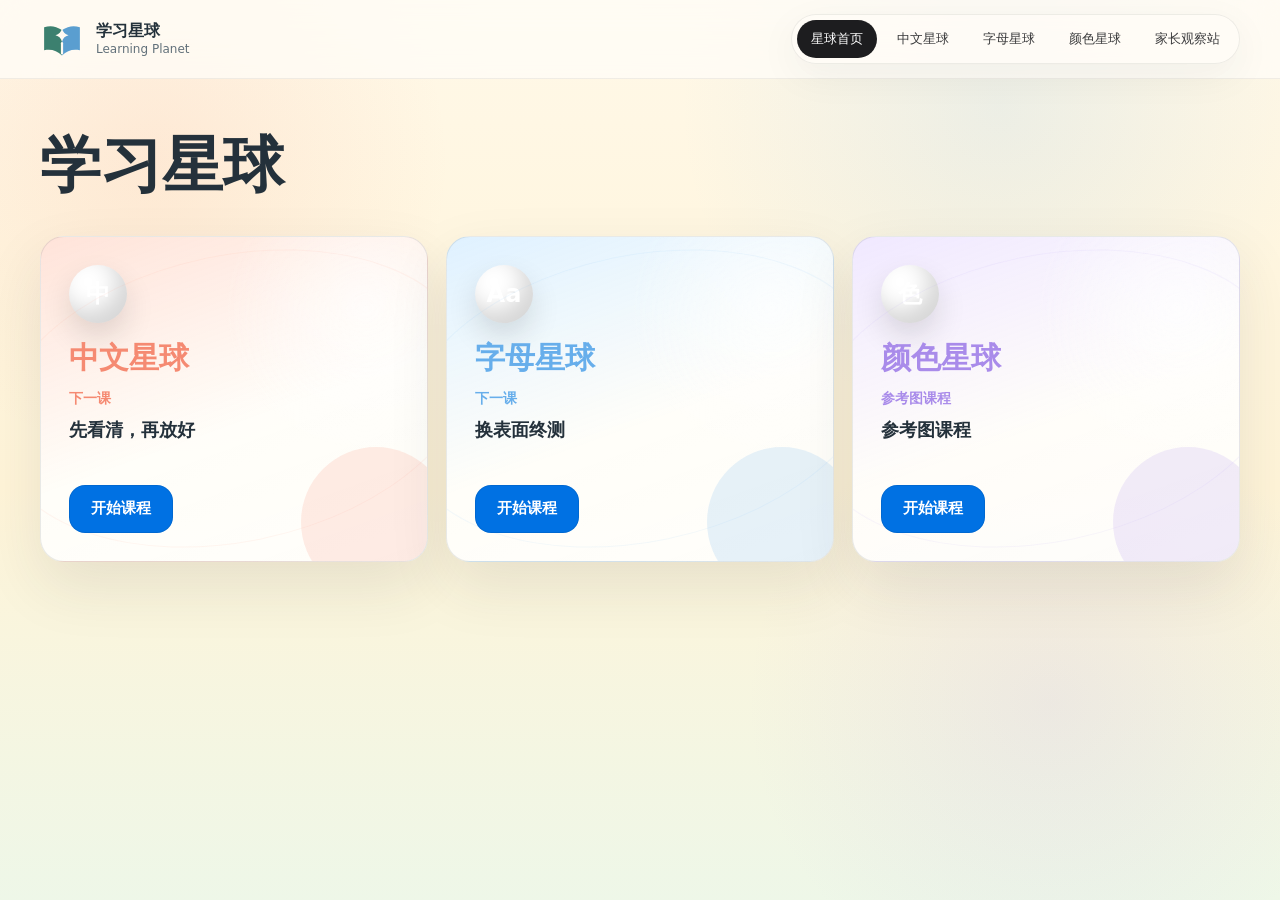
==== commit c6762a64: "Publish English adaptive diagnostic sequence" ====
--- a/index.html
+++ b/index.html
@@ -5,14 +5,14 @@
     <meta name="viewport" content="width=device-width, initial-scale=1.0" />
     <meta name="helen-api-origin" content="https://helen-learning-planet-api.vercel.app" />
     <title>学习星球 Learning Planet</title>
-    <link rel="stylesheet" href="./styles.css?v=v3.9.8" />
+    <link rel="stylesheet" href="./styles.css?v=v3.9.9" />
   </head>
   <body>
     <div class="ambient" aria-hidden="true"></div>
 
     <header class="topbar">
       <a class="brand" href="#daily" aria-label="学习星球 Learning Planet">
-        <img class="brand-mark" src="./assets/brand/learning-planet-star-page.svg?v=v3.9.8" alt="" width="44" height="44" />
+        <img class="brand-mark" src="./assets/brand/learning-planet-star-page.svg?v=v3.9.9" alt="" width="44" height="44" />
         <span>
           <strong>学习星球</strong>
           <em>Learning Planet</em>
@@ -341,9 +341,9 @@
       </section>
     </main>
 
-    <script src="./data/learning-history/helen-recognition-history-v1.js?v=v3.9.8"></script>
-    <script src="./data/learning-packs/builtin-learning-packs.js?v=v3.9.8"></script>
-    <script src="./data/english-libraries/hello-school-32-lesson-library.js?v=v3.9.8"></script>
-    <script src="./app.js?v=v3.9.8"></script>
+    <script src="./data/learning-history/helen-recognition-history-v1.js?v=v3.9.9"></script>
+    <script src="./data/learning-packs/builtin-learning-packs.js?v=v3.9.9"></script>
+    <script src="./data/english-libraries/hello-school-32-lesson-library.js?v=v3.9.9"></script>
+    <script src="./app.js?v=v3.9.9"></script>
   </body>
 </html>
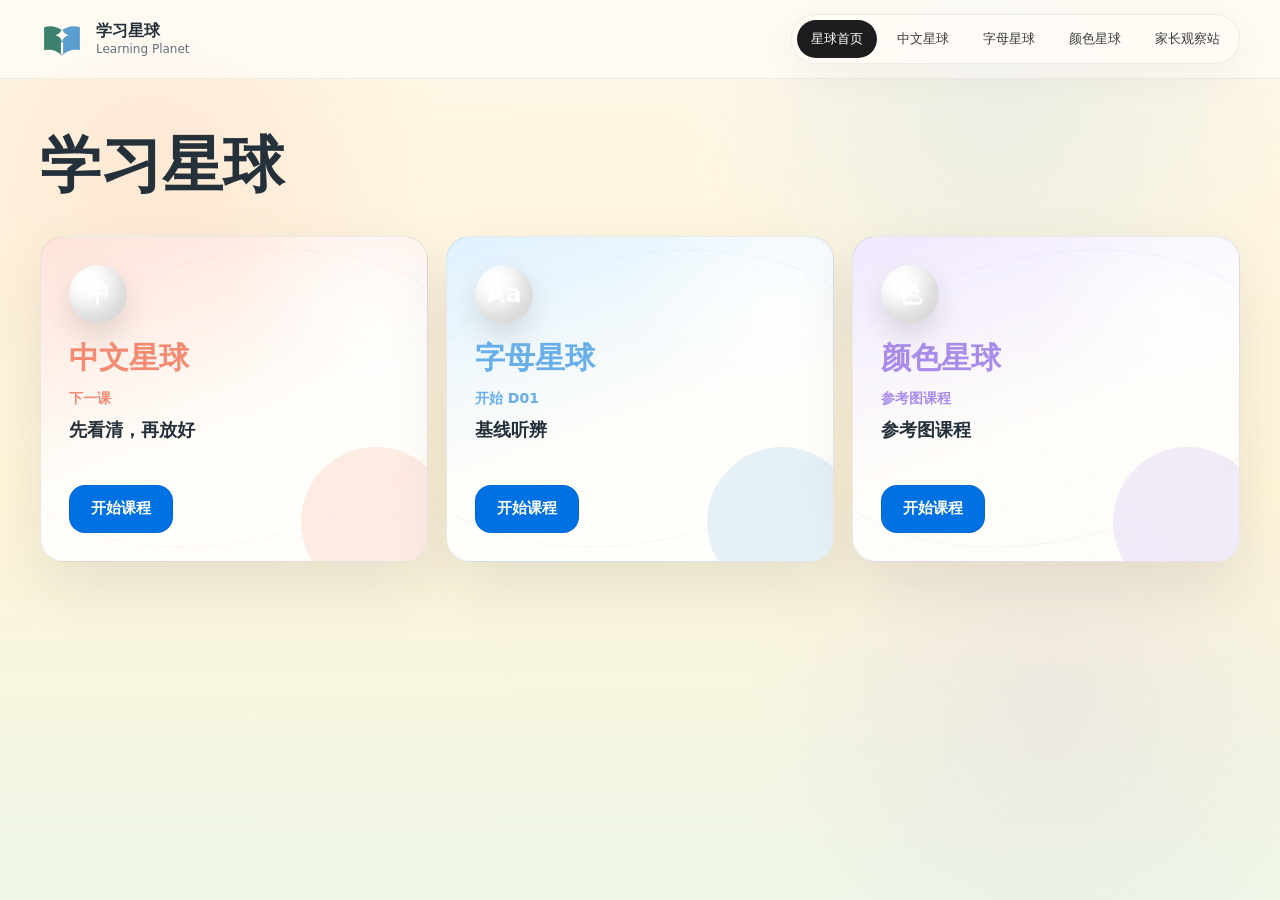
==== commit 41982421: "Publish v3.9.12 color reference course to Pages Use the current validated application tree while pre" ====
--- a/index.html
+++ b/index.html
@@ -5,14 +5,14 @@
     <meta name="viewport" content="width=device-width, initial-scale=1.0" />
     <meta name="helen-api-origin" content="https://helen-learning-planet-api.vercel.app" />
     <title>学习星球 Learning Planet</title>
-    <link rel="stylesheet" href="./styles.css?v=v3.9.9" />
+    <link rel="stylesheet" href="./styles.css?v=v3.9.12" />
   </head>
   <body>
     <div class="ambient" aria-hidden="true"></div>
 
     <header class="topbar">
       <a class="brand" href="#daily" aria-label="学习星球 Learning Planet">
-        <img class="brand-mark" src="./assets/brand/learning-planet-star-page.svg?v=v3.9.9" alt="" width="44" height="44" />
+        <img class="brand-mark" src="./assets/brand/learning-planet-star-page.svg?v=v3.9.12" alt="" width="44" height="44" />
         <span>
           <strong>学习星球</strong>
           <em>Learning Planet</em>
@@ -341,9 +341,9 @@
       </section>
     </main>
 
-    <script src="./data/learning-history/helen-recognition-history-v1.js?v=v3.9.9"></script>
-    <script src="./data/learning-packs/builtin-learning-packs.js?v=v3.9.9"></script>
-    <script src="./data/english-libraries/hello-school-32-lesson-library.js?v=v3.9.9"></script>
-    <script src="./app.js?v=v3.9.9"></script>
+    <script src="./data/learning-history/helen-recognition-history-v1.js?v=v3.9.12"></script>
+    <script src="./data/learning-packs/builtin-learning-packs.js?v=v3.9.12"></script>
+    <script src="./data/english-libraries/hello-school-32-lesson-library.js?v=v3.9.12"></script>
+    <script src="./app.js?v=v3.9.12"></script>
   </body>
 </html>
--- a/styles.css
+++ b/styles.css
@@ -2379,6 +2379,295 @@
   background: rgba(36, 49, 59, 0.035);
 }
 
+/* Generated reference courses use a real white A4 process board.  The source
+   image is deliberately kept in a small secondary card so steps 2–12 never
+   render a finished image as their canvas. */
+.color-process-board-shell {
+  width: min(100%, 720px);
+  min-width: 0;
+  justify-self: start;
+  overflow: hidden;
+  border: 1px solid rgba(36, 49, 59, 0.14);
+  border-radius: 18px;
+  background: #fff;
+  box-shadow: 0 8px 24px rgba(36, 49, 59, 0.06);
+}
+
+.color-process-board {
+  display: block;
+  width: 100%;
+  height: auto;
+  max-width: 100%;
+  aspect-ratio: 21 / 29.7;
+  background: #fff;
+}
+
+.color-process-board .color-process-drawing-area {
+  vector-effect: non-scaling-stroke;
+}
+
+.color-process-board .color-process-dimension-lines line,
+.color-process-board .color-process-dimension-lines text {
+  vector-effect: non-scaling-stroke;
+}
+
+.color-reference-source-card {
+  position: relative;
+  width: min(100%, 280px);
+  min-width: 0;
+  margin: 0;
+  overflow: hidden;
+  border: 1px solid var(--line);
+  border-radius: 16px;
+  background: #fff;
+}
+
+.color-reference-source-card img {
+  display: block;
+  width: 100%;
+  max-height: 360px;
+  aspect-ratio: var(--reference-ratio, 3 / 4);
+  object-fit: contain;
+}
+
+.color-reference-source-card figcaption {
+  padding: 8px 10px;
+  color: var(--muted);
+  font-size: 12px;
+  line-height: 1.4;
+}
+
+.color-reference-source-card-small {
+  width: min(100%, 260px);
+}
+
+.color-reference-review-comparison {
+  display: grid;
+  grid-template-columns: minmax(0, 1fr) minmax(180px, 280px);
+  gap: 16px;
+  align-items: start;
+  min-width: 0;
+}
+
+.color-reference-review-comparison > * {
+  min-width: 0;
+}
+
+.color-reference-work-layout {
+  display: grid;
+  grid-template-columns: minmax(0, 1fr);
+  gap: 18px;
+  min-width: 0;
+}
+
+.color-reference-process-column,
+.color-reference-guide-column {
+  min-width: 0;
+}
+
+.color-reference-guide-column {
+  display: grid;
+  align-content: start;
+  gap: 14px;
+}
+
+@media (min-width: 960px) {
+  .color-reference-work-layout {
+    grid-template-columns: minmax(0, 1fr) minmax(240px, 280px);
+    align-items: start;
+  }
+
+  .color-reference-process-column .color-process-board-shell {
+    width: min(100%, 680px);
+  }
+
+  .color-reference-process-column .color-reference-source-card-small {
+    width: min(100%, 220px);
+  }
+}
+
+.color-dimension-card {
+  min-width: 0;
+  display: grid;
+  gap: 8px;
+  padding: 12px 14px;
+  border: 1px solid rgba(117, 153, 170, 0.28);
+  border-radius: 14px;
+  background: rgba(117, 153, 170, 0.06);
+}
+
+.color-dimension-heading {
+  display: flex;
+  flex-wrap: wrap;
+  align-items: center;
+  justify-content: space-between;
+  gap: 8px;
+}
+
+.color-dimension-heading > div {
+  display: grid;
+  gap: 2px;
+}
+
+.color-dimension-heading small,
+.color-candidate-code small,
+.color-reference-palette-heading small {
+  color: var(--muted);
+  font-size: 12px;
+  font-weight: 400;
+}
+
+.color-dimension-card ul {
+  display: grid;
+  gap: 4px;
+  margin: 0;
+  padding-left: 1.1em;
+  color: var(--muted);
+  font-size: 13px;
+  line-height: 1.45;
+}
+
+.color-dimensions-toggle {
+  min-height: 44px;
+  padding: 7px 10px;
+  border: 1px solid rgba(117, 153, 170, 0.42);
+  border-radius: 10px;
+  color: var(--text);
+  background: #fff;
+  font: inherit;
+  font-size: 12px;
+  cursor: pointer;
+}
+
+.color-reference-missing,
+.color-reference-no-palette {
+  margin: 0;
+  padding: 9px 11px;
+  border-radius: 12px;
+  color: #8a3f35;
+  background: rgba(207, 103, 83, 0.08);
+  font-size: 13px;
+  line-height: 1.45;
+}
+
+.color-palette-summary {
+  min-width: 0;
+  display: grid;
+  gap: 8px;
+  padding: 12px 14px;
+  border: 1px solid var(--line);
+  border-radius: 14px;
+  background: rgba(255, 255, 255, 0.72);
+}
+
+.color-palette-summary h3 {
+  margin: 0;
+  color: var(--muted);
+  font-size: 13px;
+}
+
+.color-palette-summary-list {
+  display: grid;
+  gap: 7px;
+}
+
+.color-palette-summary-row {
+  min-width: 0;
+  display: grid;
+  grid-template-columns: 24px minmax(0, 1fr) auto;
+  gap: 8px;
+  align-items: center;
+  padding: 6px 0;
+  border-top: 1px solid rgba(36, 49, 59, 0.08);
+}
+
+.color-palette-summary-row:first-child {
+  border-top: 0;
+}
+
+.color-palette-summary-row .color-candidate-swatch {
+  grid-column: 1;
+  grid-row: auto;
+  width: 22px;
+  height: 28px;
+}
+
+.color-palette-summary-row > div {
+  min-width: 0;
+  display: grid;
+  gap: 2px;
+}
+
+.color-palette-summary-row strong,
+.color-palette-summary-row small {
+  min-width: 0;
+  overflow-wrap: anywhere;
+}
+
+.color-palette-summary-row small {
+  color: var(--muted);
+  font-size: 11px;
+  line-height: 1.3;
+}
+
+.color-reference-palette-heading > div {
+  min-width: 0;
+  display: grid;
+  gap: 2px;
+}
+
+.color-reference-candidates button {
+  grid-template-columns: 32px minmax(0, 1fr) auto;
+  grid-template-rows: auto auto;
+  align-items: center;
+  min-height: 64px;
+  padding: 8px;
+  overflow-wrap: anywhere;
+}
+
+.color-reference-candidates button.is-selected {
+  border: 2px solid rgba(111, 82, 154, 0.82);
+  box-shadow: none;
+}
+
+.color-candidate-swatch {
+  grid-column: 1;
+  grid-row: 1 / span 2;
+  width: 26px;
+  height: 42px;
+  border: 1px solid rgba(36, 49, 59, 0.26);
+  border-radius: 7px;
+  background: var(--candidate-color, #d9e2e7);
+}
+
+.color-candidate-code {
+  min-width: 0;
+  grid-column: 2;
+  grid-row: 1;
+  display: grid;
+  gap: 1px;
+}
+
+.color-candidate-use {
+  min-width: 0;
+  grid-column: 2;
+  grid-row: 2;
+  color: var(--muted);
+  font-size: 11px;
+  line-height: 1.25;
+  overflow-wrap: anywhere;
+}
+
+.color-reference-candidates .color-candidate-check {
+  grid-column: 3;
+  grid-row: 1 / span 2;
+  align-self: center;
+  white-space: nowrap;
+  color: #5d437e;
+  font-size: 11px;
+  font-weight: var(--weight-emphasis);
+}
+
 .color-reference-figure > img,
 .color-reference-overlay,
 .color-reference-image-loading {
@@ -3084,6 +3373,17 @@
   .adaptive-option-list {
     grid-template-columns: 1fr;
   }
+
+  .adaptive-source-card-actions,
+  .adaptive-recording-actions {
+    display: grid;
+    grid-template-columns: minmax(0, 1fr);
+  }
+
+  .adaptive-source-card-actions .button,
+  .adaptive-recording-actions .button {
+    width: 100%;
+  }
 }
 
 @media (max-width: 620px) {
@@ -3101,7 +3401,7 @@
     gap: 8px;
   }
 
-  .date-switcher.english-adaptive-switcher > select {
+  .date-switcher.english-adaptive-switcher > .adaptive-course-select-label {
     grid-column: 1 / -1;
     grid-row: 1;
   }
@@ -3196,6 +3496,37 @@
   .color-reference-palette,
   .color-paper-choices {
     grid-template-columns: minmax(0, 1fr);
+  }
+
+  .color-process-board-shell {
+    width: 100%;
+    border-radius: 14px;
+  }
+
+  .color-reference-review-comparison {
+    grid-template-columns: minmax(0, 1fr);
+  }
+
+  .color-reference-source-card,
+  .color-reference-source-card-small {
+    width: min(30%, 120px);
+    min-width: 0;
+  }
+
+  .color-reference-review-comparison .color-reference-source-card {
+    justify-self: start;
+  }
+
+  .color-reference-candidates button {
+    min-height: 68px;
+  }
+
+  .color-dimension-heading {
+    align-items: stretch;
+  }
+
+  .color-dimensions-toggle {
+    width: 100%;
   }
 
   .color-reference-nav {
@@ -3545,7 +3876,7 @@
    imported activity counts can change without changing the page geometry. */
 .english-adaptive-switcher {
   display: grid;
-  grid-template-columns: auto minmax(180px, 1fr) auto;
+  grid-template-columns: auto minmax(180px, 1fr) auto auto;
   align-items: center;
 }
 
@@ -3563,7 +3894,6 @@
 
 .adaptive-history-link {
   justify-self: start;
-  margin-top: -6px;
 }
 
 .adaptive-english-topline {
@@ -3591,6 +3921,136 @@
 .adaptive-english-activity {
   width: min(100%, 760px);
   margin-inline: auto;
+}
+
+.adaptive-progress-rail {
+  display: flex;
+  gap: 8px;
+  align-items: center;
+  width: min(100%, 760px);
+  margin: 4px auto 16px;
+  padding: 4px 0;
+  overflow-x: auto;
+  scrollbar-width: thin;
+}
+
+.adaptive-progress-node {
+  flex: 0 0 auto;
+  min-width: 44px;
+  min-height: 44px;
+  padding: 8px 10px;
+  border: 1px solid var(--line);
+  border-radius: 999px;
+  background: rgba(255, 255, 255, 0.82);
+  color: var(--muted);
+  font: inherit;
+  font-weight: var(--weight-emphasis);
+  text-align: center;
+}
+
+.adaptive-progress-node.is-current {
+  border-color: var(--planet-english);
+  background: var(--planet-english-surface);
+  color: var(--text);
+}
+
+.adaptive-progress-node.is-complete {
+  color: #1d6f47;
+}
+
+.adaptive-progress-node span {
+  display: block;
+  max-width: 150px;
+  margin-top: 2px;
+  overflow: hidden;
+  text-overflow: ellipsis;
+  white-space: nowrap;
+  font-size: 12px;
+}
+
+.adaptive-source-card,
+.adaptive-prompt-card,
+.adaptive-recording-card {
+  display: grid;
+  gap: 10px;
+  min-width: 0;
+  padding: 14px 16px;
+  border: 1px solid rgba(82, 128, 197, 0.2);
+  border-radius: 16px;
+  background: rgba(82, 128, 197, 0.055);
+}
+
+.adaptive-source-card-title,
+.adaptive-source-card-line,
+.adaptive-recording-heading {
+  display: grid;
+  grid-template-columns: auto minmax(0, 1fr);
+  gap: 8px;
+  align-items: start;
+  min-width: 0;
+  line-height: 1.55;
+}
+
+.adaptive-source-card-title span,
+.adaptive-source-card-line span,
+.adaptive-recording-heading span {
+  min-width: 0;
+  color: var(--muted);
+  overflow-wrap: anywhere;
+}
+
+.adaptive-source-sentence {
+  color: var(--text) !important;
+  font-weight: var(--weight-emphasis);
+}
+
+.adaptive-source-sentence.is-hidden {
+  color: var(--muted) !important;
+  font-weight: var(--weight-medium);
+}
+
+.adaptive-source-card-actions,
+.adaptive-recording-actions {
+  display: flex;
+  flex-wrap: wrap;
+  gap: 8px;
+}
+
+.adaptive-source-card-actions .button,
+.adaptive-recording-actions .button {
+  white-space: normal;
+  overflow-wrap: anywhere;
+}
+
+.adaptive-prompt-card > div {
+  display: grid;
+  grid-template-columns: auto minmax(0, 1fr);
+  gap: 8px;
+  line-height: 1.6;
+}
+
+.adaptive-prompt-card > div span {
+  min-width: 0;
+  overflow-wrap: anywhere;
+}
+
+.adaptive-answer-boundary,
+.adaptive-recording-takes,
+.adaptive-audio-gate {
+  margin: 0;
+  color: var(--muted);
+  font-size: var(--type-support);
+  line-height: 1.55;
+}
+
+.adaptive-category-tag {
+  justify-self: start;
+  padding: 5px 10px;
+  border: 1px solid rgba(82, 128, 197, 0.3);
+  border-radius: 999px;
+  color: var(--muted);
+  font-size: var(--type-support);
+  font-weight: var(--weight-emphasis);
 }
 
 .adaptive-english-student-zone {
@@ -4006,15 +4466,10 @@
   gap: 8px;
 }
 
-.course-result-group .course-result-row {
-  display: grid;
-  grid-template-columns: repeat(4, minmax(0, 1fr));
-}
-
 .course-result-group .course-result-row .button {
-  width: 100%;
-  min-width: 0;
-  white-space: nowrap;
+  width: auto;
+  min-width: fit-content;
+  white-space: normal;
 }
 
 .course-timing-row {
@@ -4046,21 +4501,9 @@
 }
 
 .break-card {
-  background: rgba(255, 255, 255, 0.72);
-  border: 1px solid rgba(36, 49, 59, 0.12);
-}
-
-.break-card .course-card-head {
-  margin-bottom: 10px;
-}
-
-.break-card .course-card-head > div {
-  display: grid;
-  grid-template-columns: minmax(0, 1fr);
-  gap: 4px;
-}
-
-.break-state-label,
+  background: rgba(234, 245, 226, 0.72);
+}
+
 .course-result-heading {
   color: var(--muted);
   font-size: var(--type-support);
@@ -4068,36 +4511,21 @@
   line-height: 1.4;
 }
 
-.break-card .course-card-head > div > .break-state-label {
-  width: auto;
-  height: auto;
-  display: block;
-  border-radius: 0;
-  background: transparent;
-  color: var(--muted);
-}
-
-.break-card .course-card-head p {
-  margin: 0;
-  color: var(--muted);
-  font-size: var(--type-support);
-  line-height: 1.4;
-}
-
 .break-countdown {
-  width: auto;
-  padding: 0;
-  border-radius: 0;
-  background: transparent;
+  width: min(260px, 100%);
+  padding: 18px;
+  border-radius: 22px;
+  background: rgba(255, 255, 255, 0.76);
   color: var(--text);
-  font-size: 18px;
+  font-size: clamp(40px, 8vw, 72px);
   font-weight: var(--weight-strong);
-  text-align: left;
+  text-align: center;
   font-variant-numeric: tabular-nums;
 }
 
 .break-countdown.is-active {
   color: #2f6f4e;
+  box-shadow: inset 0 0 0 2px rgba(47, 111, 78, 0.18);
 }
 
 .break-countdown.is-expired {
@@ -4111,7 +4539,7 @@
 }
 
 .break-actions {
-  margin-top: 12px;
+  margin-top: 22px;
 }
 
 .reading-annotation-bar {
@@ -6137,13 +6565,10 @@
     flex: 1 1 calc(50% - 8px);
   }
 
-  .course-result-group .course-result-row {
-    display: grid;
-    grid-template-columns: repeat(2, minmax(0, 1fr));
-  }
-
   .course-result-group .course-result-row .button {
-    min-width: 0;
-    width: 100%;
-  }
-}
+    flex: 0 1 auto;
+    width: auto;
+    min-width: fit-content;
+    white-space: normal;
+  }
+}
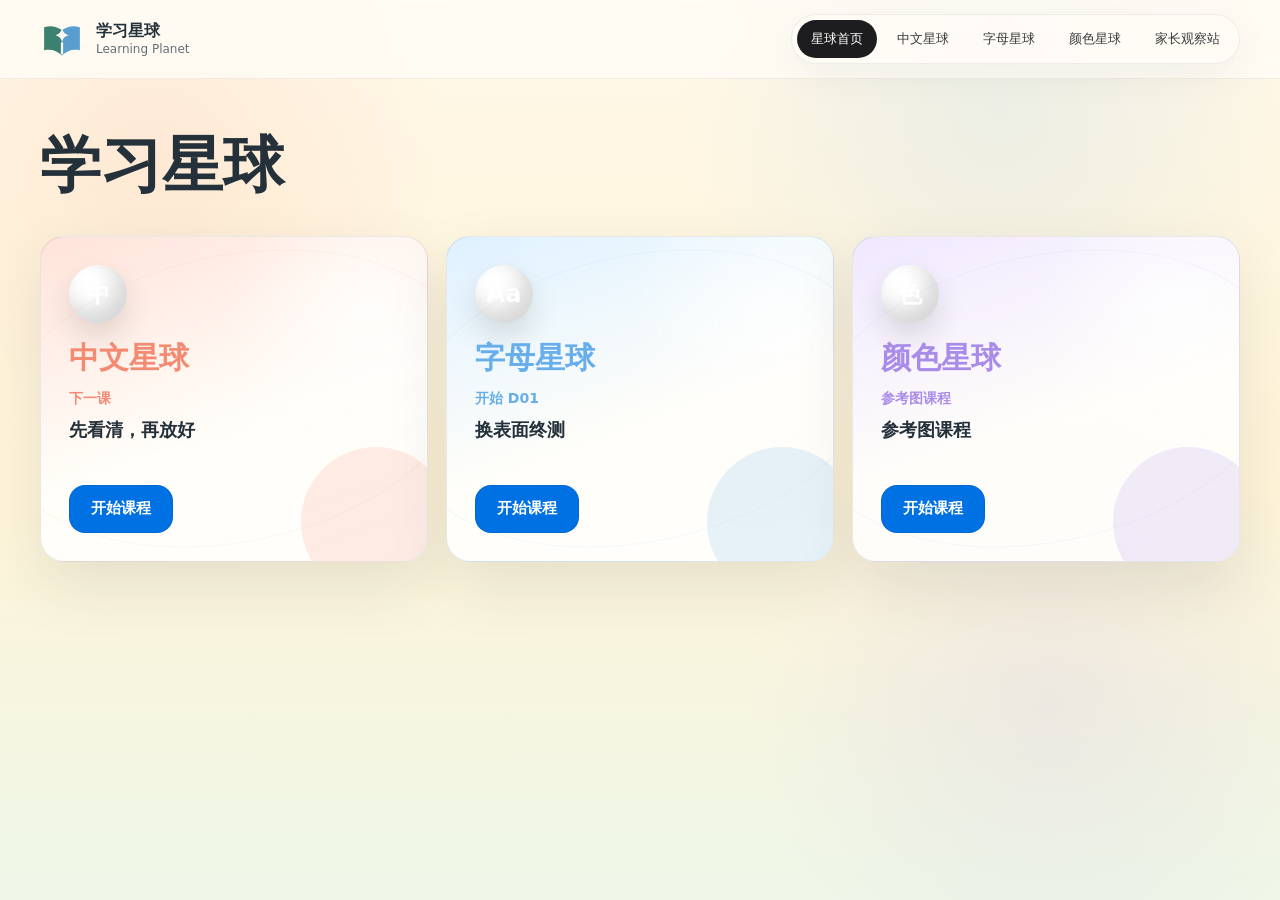
==== commit e5f6daec: "Publish Nick Chinese Revision 3 pack" ====
--- a/index.html
+++ b/index.html
@@ -5,14 +5,14 @@
     <meta name="viewport" content="width=device-width, initial-scale=1.0" />
     <meta name="helen-api-origin" content="https://helen-learning-planet-api.vercel.app" />
     <title>学习星球 Learning Planet</title>
-    <link rel="stylesheet" href="./styles.css?v=v3.9.12" />
+    <link rel="stylesheet" href="./styles.css?v=v3.9.13" />
   </head>
   <body>
     <div class="ambient" aria-hidden="true"></div>
 
     <header class="topbar">
       <a class="brand" href="#daily" aria-label="学习星球 Learning Planet">
-        <img class="brand-mark" src="./assets/brand/learning-planet-star-page.svg?v=v3.9.12" alt="" width="44" height="44" />
+        <img class="brand-mark" src="./assets/brand/learning-planet-star-page.svg?v=v3.9.13" alt="" width="44" height="44" />
         <span>
           <strong>学习星球</strong>
           <em>Learning Planet</em>
@@ -341,9 +341,9 @@
       </section>
     </main>
 
-    <script src="./data/learning-history/helen-recognition-history-v1.js?v=v3.9.12"></script>
-    <script src="./data/learning-packs/builtin-learning-packs.js?v=v3.9.12"></script>
-    <script src="./data/english-libraries/hello-school-32-lesson-library.js?v=v3.9.12"></script>
-    <script src="./app.js?v=v3.9.12"></script>
+    <script src="./data/learning-history/helen-recognition-history-v1.js?v=v3.9.13"></script>
+    <script src="./data/learning-packs/builtin-learning-packs.js?v=v3.9.13"></script>
+    <script src="./data/english-libraries/hello-school-32-lesson-library.js?v=v3.9.13"></script>
+    <script src="./app.js?v=v3.9.13"></script>
   </body>
 </html>
--- a/styles.css
+++ b/styles.css
@@ -2411,6 +2411,25 @@
   vector-effect: non-scaling-stroke;
 }
 
+.color-process-board .color-process-color-label {
+  pointer-events: none;
+}
+
+.color-process-board .color-process-color-label rect {
+  vector-effect: non-scaling-stroke;
+}
+
+.color-process-board .color-process-color-label text {
+  fill: #20313a;
+  font-size: 15px;
+  font-weight: 700;
+  letter-spacing: 0.02em;
+  paint-order: stroke;
+  stroke: rgba(255, 255, 255, 0.9);
+  stroke-width: 2px;
+  vector-effect: non-scaling-stroke;
+}
+
 .color-reference-source-card {
   position: relative;
   width: min(100%, 280px);
@@ -4467,9 +4486,10 @@
 }
 
 .course-result-group .course-result-row .button {
+  flex: 0 0 auto;
   width: auto;
-  min-width: fit-content;
-  white-space: normal;
+  min-width: 0;
+  white-space: nowrap;
 }
 
 .course-timing-row {
@@ -4512,20 +4532,19 @@
 }
 
 .break-countdown {
-  width: min(260px, 100%);
-  padding: 18px;
-  border-radius: 22px;
-  background: rgba(255, 255, 255, 0.76);
+  width: auto;
+  padding: 0;
+  border-radius: 0;
+  background: transparent;
   color: var(--text);
-  font-size: clamp(40px, 8vw, 72px);
+  font-size: 18px;
   font-weight: var(--weight-strong);
-  text-align: center;
+  text-align: left;
   font-variant-numeric: tabular-nums;
 }
 
 .break-countdown.is-active {
   color: #2f6f4e;
-  box-shadow: inset 0 0 0 2px rgba(47, 111, 78, 0.18);
 }
 
 .break-countdown.is-expired {
@@ -4539,7 +4558,8 @@
 }
 
 .break-actions {
-  margin-top: 22px;
+  gap: 8px;
+  margin-top: 12px;
 }
 
 .reading-annotation-bar {
@@ -6440,7 +6460,6 @@
   font-size: 14px;
 }
 
-#today-chinese .compact-button,
 #today-english .compact-button,
 #today-art .compact-button {
   min-height: 48px;
@@ -6566,9 +6585,9 @@
   }
 
   .course-result-group .course-result-row .button {
-    flex: 0 1 auto;
+    flex: 0 0 auto;
     width: auto;
-    min-width: fit-content;
-    white-space: normal;
-  }
-}
+    min-width: 0;
+    white-space: nowrap;
+  }
+}
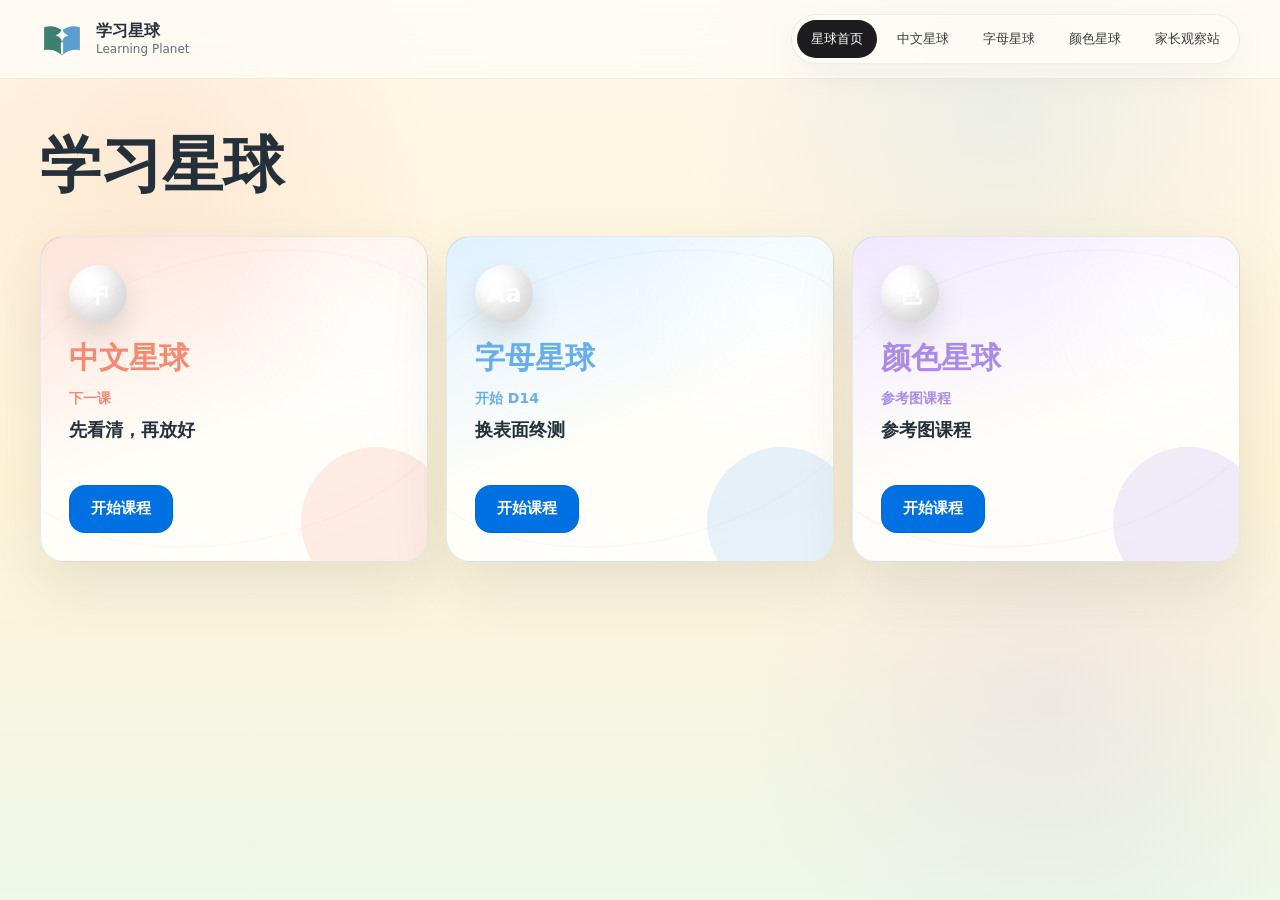
==== commit 8d6c9209: "Publish learning planet v3.9.14" ====
--- a/index.html
+++ b/index.html
@@ -5,14 +5,14 @@
     <meta name="viewport" content="width=device-width, initial-scale=1.0" />
     <meta name="helen-api-origin" content="https://helen-learning-planet-api.vercel.app" />
     <title>学习星球 Learning Planet</title>
-    <link rel="stylesheet" href="./styles.css?v=v3.9.13" />
+    <link rel="stylesheet" href="./styles.css?v=v3.9.14" />
   </head>
   <body>
     <div class="ambient" aria-hidden="true"></div>
 
     <header class="topbar">
       <a class="brand" href="#daily" aria-label="学习星球 Learning Planet">
-        <img class="brand-mark" src="./assets/brand/learning-planet-star-page.svg?v=v3.9.13" alt="" width="44" height="44" />
+        <img class="brand-mark" src="./assets/brand/learning-planet-star-page.svg?v=v3.9.14" alt="" width="44" height="44" />
         <span>
           <strong>学习星球</strong>
           <em>Learning Planet</em>
@@ -341,9 +341,9 @@
       </section>
     </main>
 
-    <script src="./data/learning-history/helen-recognition-history-v1.js?v=v3.9.13"></script>
-    <script src="./data/learning-packs/builtin-learning-packs.js?v=v3.9.13"></script>
-    <script src="./data/english-libraries/hello-school-32-lesson-library.js?v=v3.9.13"></script>
-    <script src="./app.js?v=v3.9.13"></script>
+    <script src="./data/learning-history/helen-recognition-history-v1.js?v=v3.9.14"></script>
+    <script src="./data/learning-packs/builtin-learning-packs.js?v=v3.9.14"></script>
+    <script src="./data/english-libraries/hello-school-32-lesson-library.js?v=v3.9.14"></script>
+    <script src="./app.js?v=v3.9.14"></script>
   </body>
 </html>
--- a/styles.css
+++ b/styles.css
@@ -2411,6 +2411,34 @@
   vector-effect: non-scaling-stroke;
 }
 
+.color-process-board .color-process-construction,
+.color-process-board .color-process-connection,
+.color-process-board .color-process-position-mark,
+.color-process-board .color-process-negative-space,
+.color-process-board .color-process-correction {
+  fill: none;
+  stroke-linecap: round;
+  stroke-linejoin: round;
+  vector-effect: non-scaling-stroke;
+}
+
+.color-process-board .color-process-negative-space {
+  stroke-dasharray: 4 5;
+}
+
+.color-process-board .color-process-correction {
+  stroke-dasharray: 2 4;
+}
+
+.color-process-board .color-process-annotation {
+  font-size: 15px;
+  font-weight: 600;
+  paint-order: stroke;
+  stroke: rgba(255, 255, 255, 0.92);
+  stroke-width: 4px;
+  vector-effect: non-scaling-stroke;
+}
+
 .color-process-board .color-process-color-label {
   pointer-events: none;
 }
@@ -4055,11 +4083,17 @@
 
 .adaptive-answer-boundary,
 .adaptive-recording-takes,
-.adaptive-audio-gate {
+.adaptive-audio-gate,
+.adaptive-source-card-note,
+.adaptive-audio-error {
   margin: 0;
   color: var(--muted);
   font-size: var(--type-support);
   line-height: 1.55;
+}
+
+.adaptive-audio-error {
+  color: #9a463e;
 }
 
 .adaptive-category-tag {
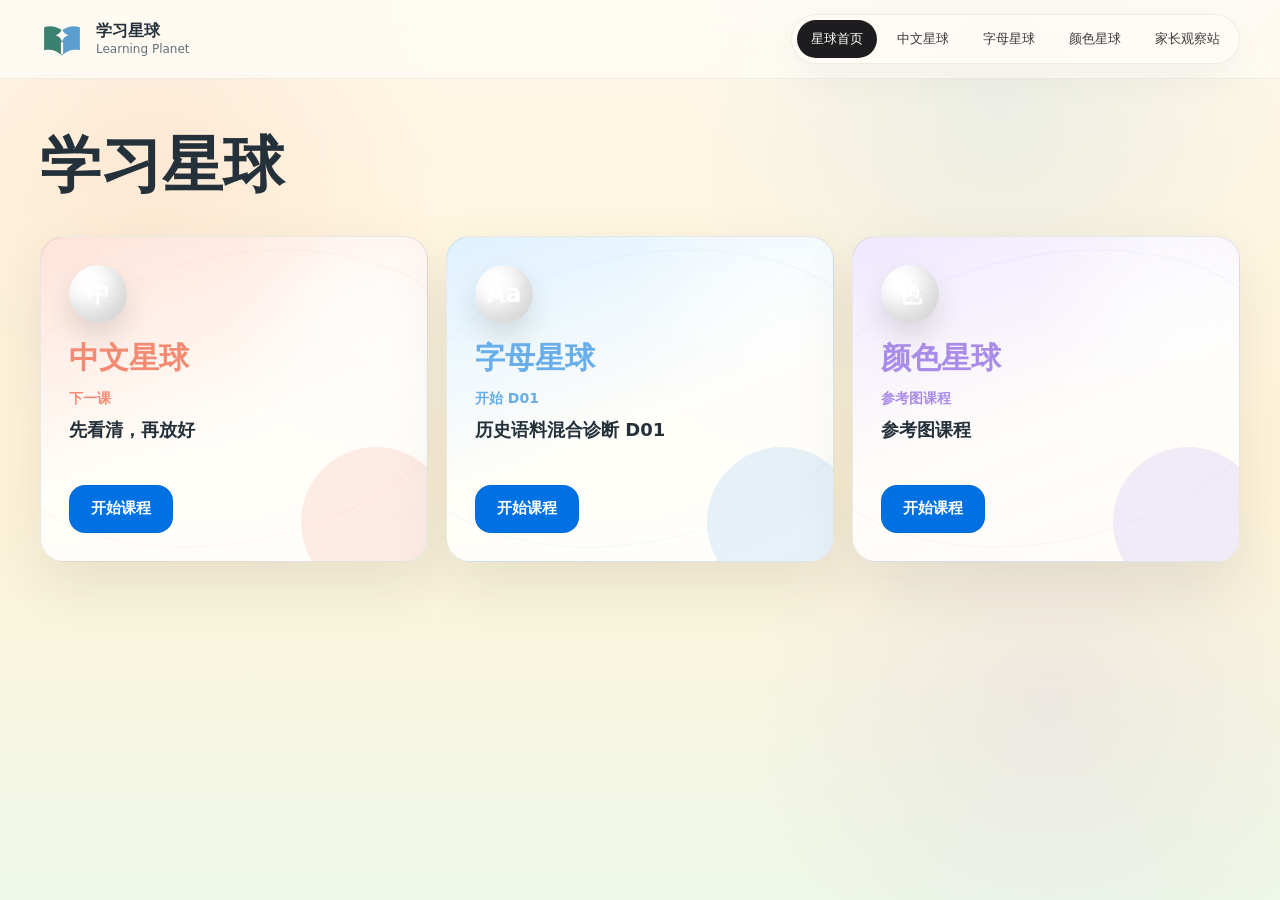
==== commit 308299d6: "Prepare learning planet v3.9.15 pages release" ====
--- a/index.html
+++ b/index.html
@@ -5,14 +5,14 @@
     <meta name="viewport" content="width=device-width, initial-scale=1.0" />
     <meta name="helen-api-origin" content="https://helen-learning-planet-api.vercel.app" />
     <title>学习星球 Learning Planet</title>
-    <link rel="stylesheet" href="./styles.css?v=v3.9.14" />
+    <link rel="stylesheet" href="./styles.css?v=v3.9.15" />
   </head>
   <body>
     <div class="ambient" aria-hidden="true"></div>
 
     <header class="topbar">
       <a class="brand" href="#daily" aria-label="学习星球 Learning Planet">
-        <img class="brand-mark" src="./assets/brand/learning-planet-star-page.svg?v=v3.9.14" alt="" width="44" height="44" />
+        <img class="brand-mark" src="./assets/brand/learning-planet-star-page.svg?v=v3.9.15" alt="" width="44" height="44" />
         <span>
           <strong>学习星球</strong>
           <em>Learning Planet</em>
@@ -341,9 +341,9 @@
       </section>
     </main>
 
-    <script src="./data/learning-history/helen-recognition-history-v1.js?v=v3.9.14"></script>
-    <script src="./data/learning-packs/builtin-learning-packs.js?v=v3.9.14"></script>
-    <script src="./data/english-libraries/hello-school-32-lesson-library.js?v=v3.9.14"></script>
-    <script src="./app.js?v=v3.9.14"></script>
+    <script src="./data/learning-history/helen-recognition-history-v1.js?v=v3.9.15"></script>
+    <script src="./data/learning-packs/builtin-learning-packs.js?v=v3.9.15"></script>
+    <script src="./data/english-libraries/hello-school-32-lesson-library.js?v=v3.9.15"></script>
+    <script src="./app.js?v=v3.9.15"></script>
   </body>
 </html>
--- a/styles.css
+++ b/styles.css
@@ -2426,6 +2426,49 @@
   stroke-dasharray: 4 5;
 }
 
+.color-process-board .color-process-dimension-relations {
+  fill: none;
+  stroke-dasharray: 6 5;
+  pointer-events: none;
+  vector-effect: non-scaling-stroke;
+}
+
+.color-process-board-legend {
+  display: flex;
+  flex-wrap: wrap;
+  gap: 6px 12px;
+  align-items: center;
+  padding: 9px 12px 11px;
+  border-top: 1px solid rgba(36, 49, 59, 0.08);
+  color: var(--muted);
+  font-size: 11px;
+  line-height: 1.3;
+}
+
+.color-process-board-legend span {
+  display: inline-flex;
+  align-items: center;
+  gap: 5px;
+  white-space: nowrap;
+}
+
+.color-process-board-legend i {
+  display: inline-block;
+  width: 18px;
+  height: 3px;
+  border-radius: 99px;
+  background: #a9b4ba;
+}
+
+.color-process-board-legend i.is-draft {
+  background: #5e707b;
+}
+
+.color-process-board-legend i.is-outer {
+  height: 4px;
+  background: #30383d;
+}
+
 .color-process-board .color-process-correction {
   stroke-dasharray: 2 4;
 }
@@ -2680,11 +2723,12 @@
 .color-candidate-swatch {
   grid-column: 1;
   grid-row: 1 / span 2;
-  width: 26px;
-  height: 42px;
-  border: 1px solid rgba(36, 49, 59, 0.26);
-  border-radius: 7px;
+  width: 34px;
+  height: 50px;
+  border: 1px solid rgba(36, 49, 59, 0.3);
+  border-radius: 8px;
   background: var(--candidate-color, #d9e2e7);
+  box-shadow: inset 0 0 0 1px rgba(255, 255, 255, 0.35);
 }
 
 .color-candidate-code {
@@ -2817,6 +2861,13 @@
   gap: 12px;
 }
 
+/* The palette lives in the narrow guide column on desktop.  One target per
+   row keeps the target swatch, two candidate buttons and the selected state
+   readable instead of compressing three cards into unusable slivers. */
+.color-reference-palette {
+  grid-template-columns: minmax(0, 1fr);
+}
+
 .color-reference-palette-target {
   min-width: 0;
   display: grid;
@@ -2839,12 +2890,13 @@
 }
 
 .color-reference-target-swatch {
-  width: 18px;
-  height: 18px;
-  flex: 0 0 18px;
+  width: 24px;
+  height: 24px;
+  flex: 0 0 24px;
   border: 1px solid rgba(36, 49, 59, 0.15);
   border-radius: 50%;
   background: var(--target-color);
+  box-shadow: inset 0 0 0 2px rgba(255, 255, 255, 0.42);
 }
 
 .color-reference-candidates {
@@ -2869,18 +2921,25 @@
 
 .color-reference-candidates button {
   display: grid;
-  grid-template-columns: minmax(0, 1fr) auto;
-  gap: 2px 6px;
+  grid-template-columns: 38px minmax(0, 1fr) auto;
+  grid-template-rows: auto auto;
+  align-items: center;
+  gap: 2px 8px;
+  min-height: 68px;
 }
 
 .color-candidate-name {
+  /* This small label is nested inside .color-candidate-code, which is its
+     own one-column grid.  Keeping it in column 1 avoids an accidental second
+     implicit column that made the colour name look detached from the code. */
   grid-column: 1;
+  grid-row: 2;
   color: var(--muted);
   font-size: 12px;
 }
 
 .color-candidate-check {
-  grid-column: 2;
+  grid-column: 3;
   grid-row: 1 / span 2;
   align-self: center;
 }
